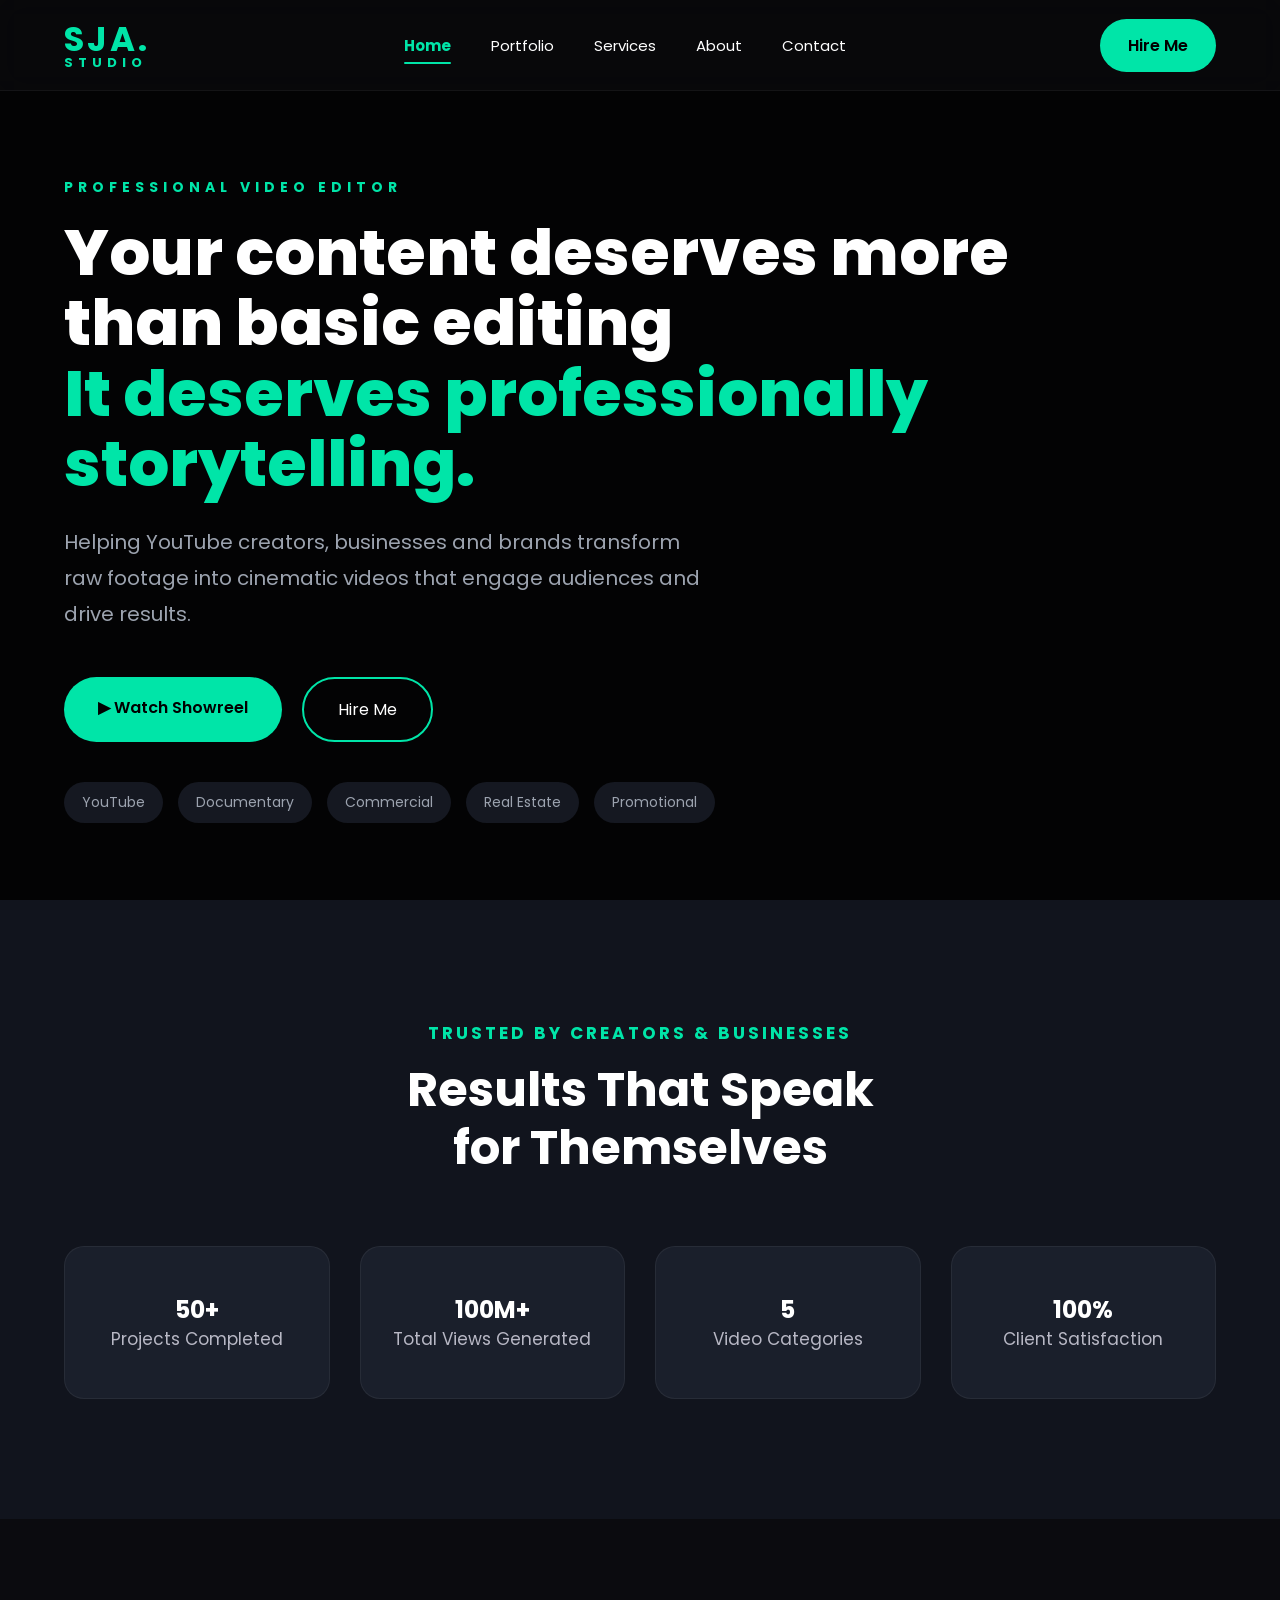
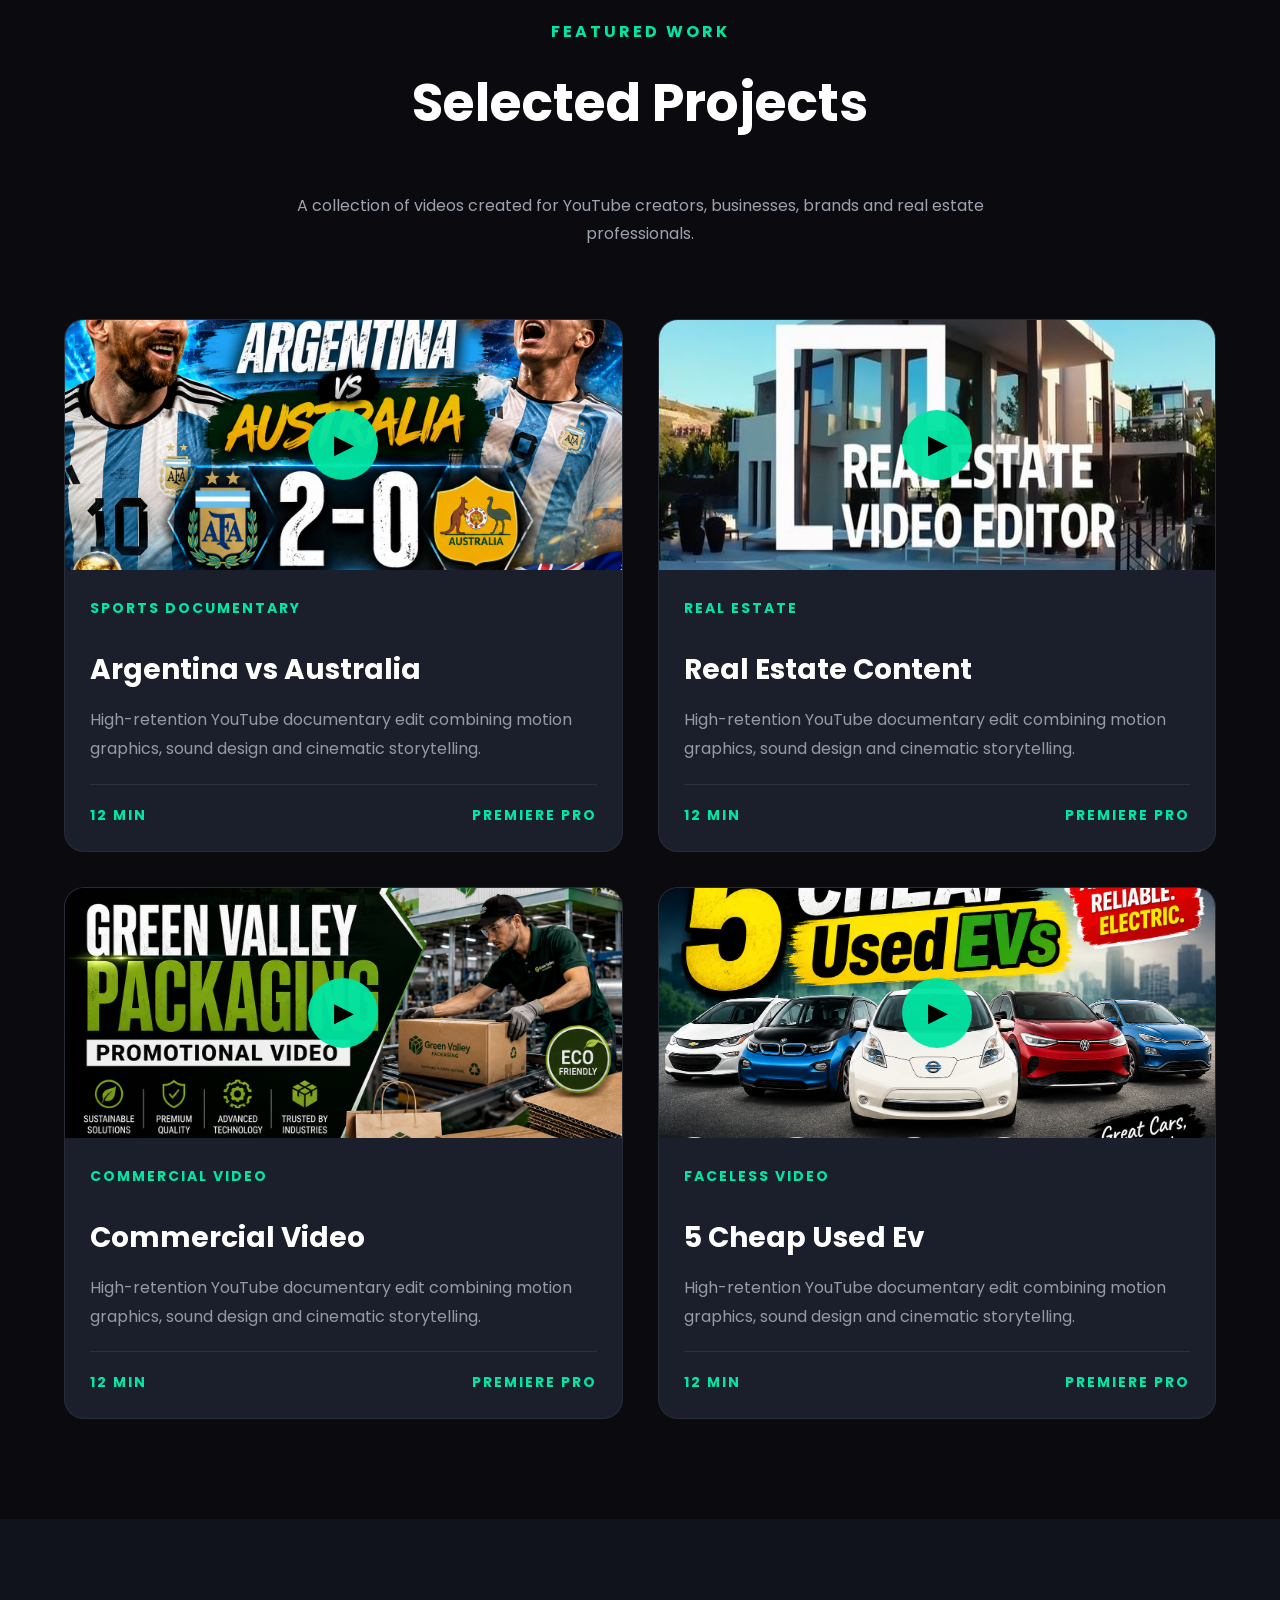
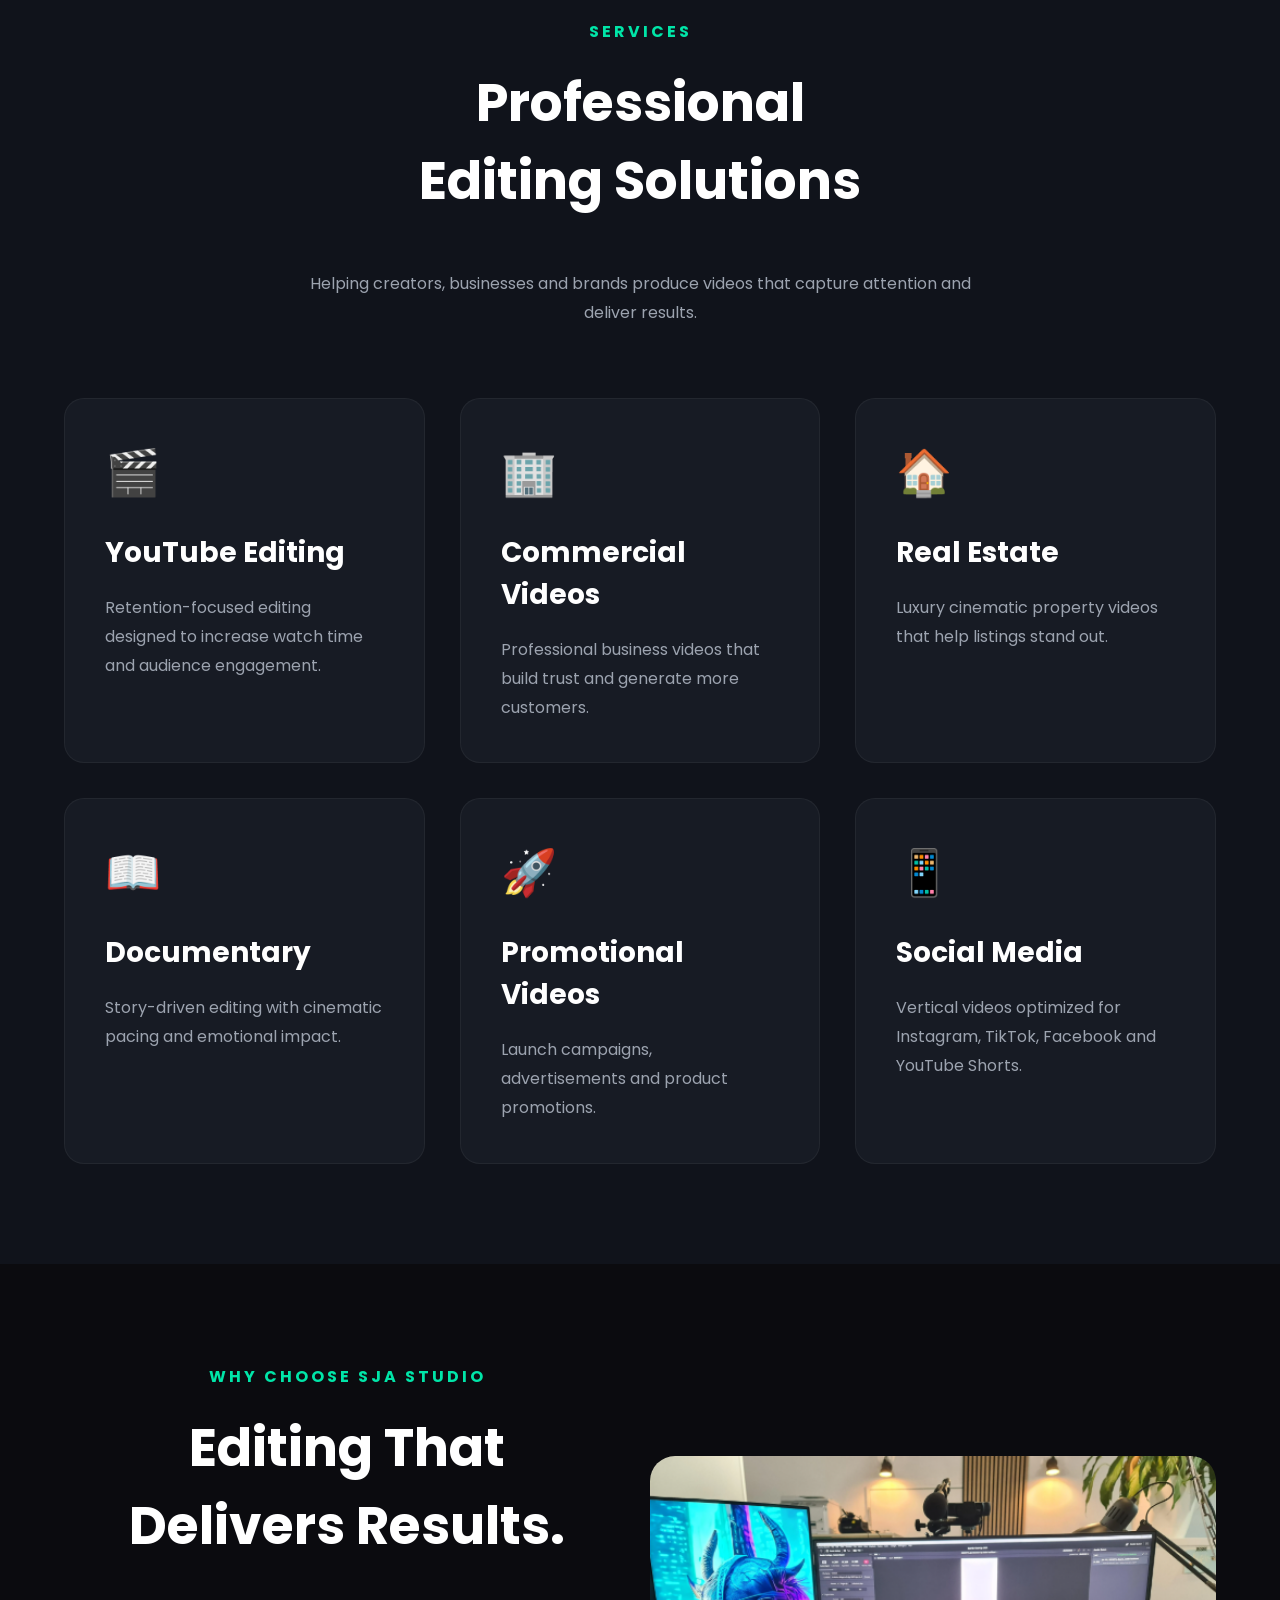
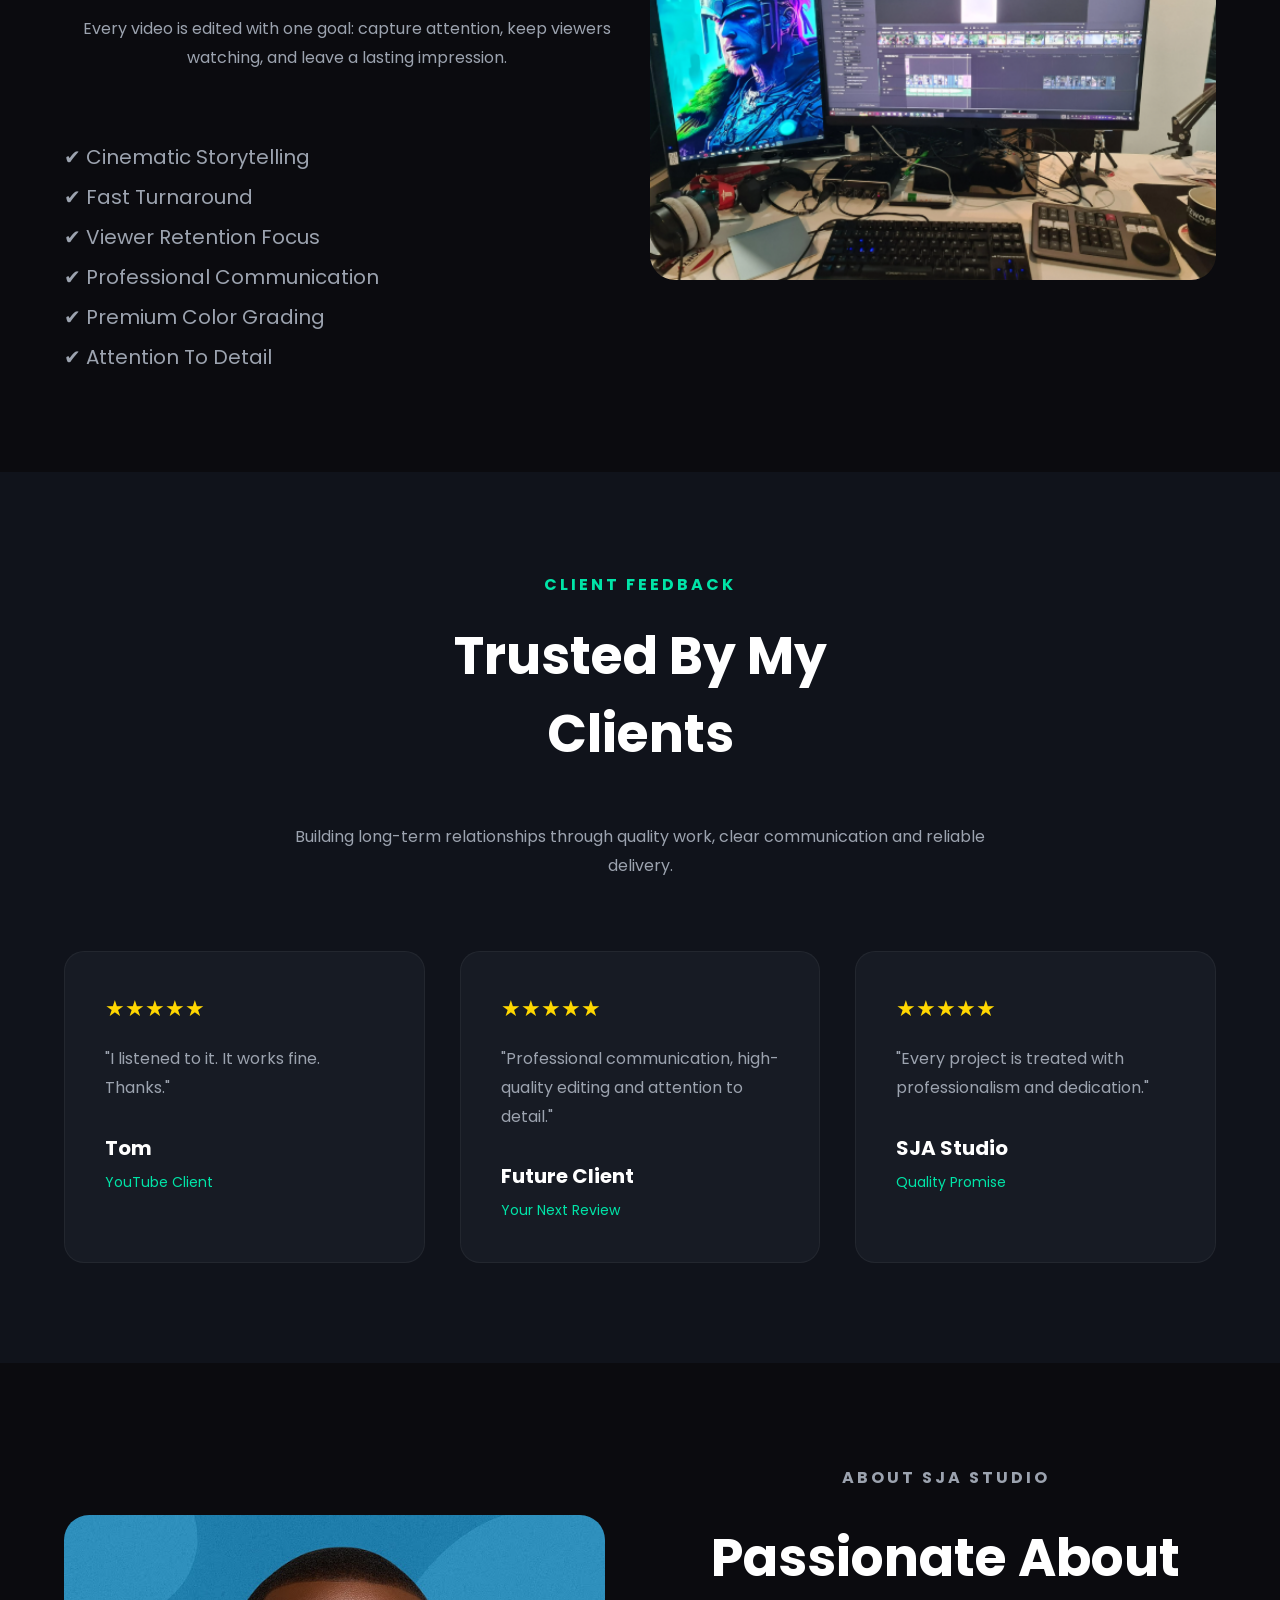
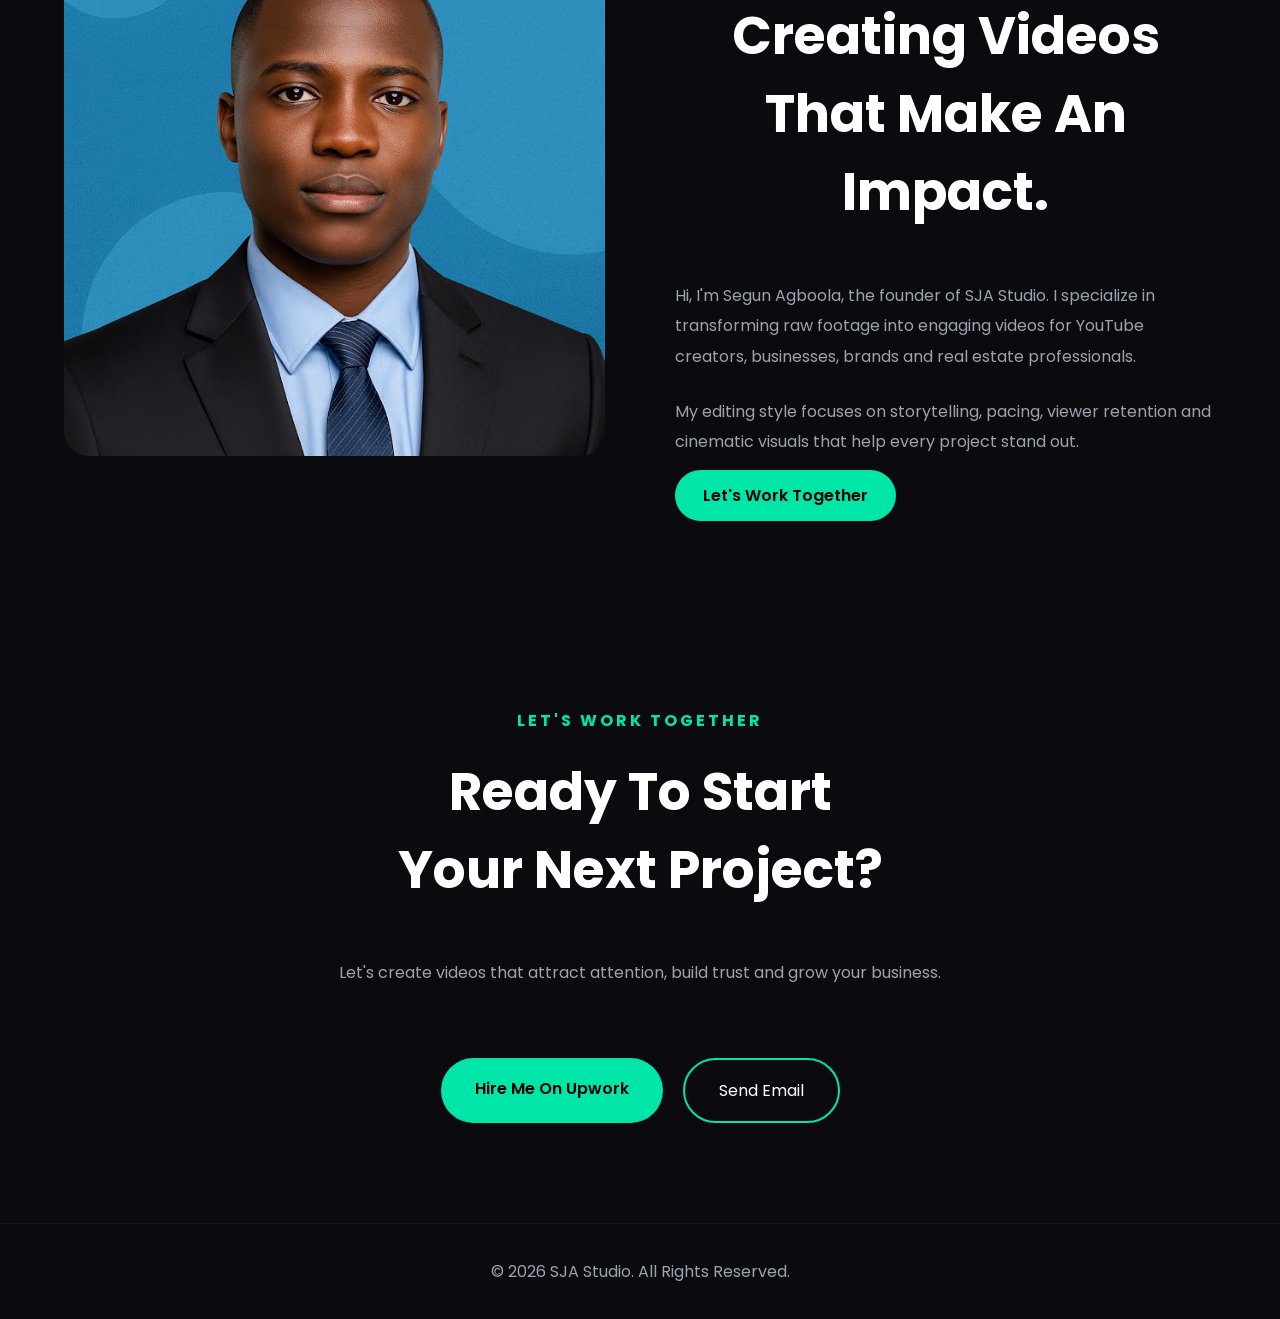
==== index.html @ 1c2002ec "Initial portfolio website upload" ====
<!DOCTYPE html>
<html lang="en">

<head>

<meta charset="UTF-8">

<meta name="viewport" content="width=device-width, initial-scale=1.0">

<title>Segun Agboola | Professional Video Editor | SJA Studio</title>

<meta name="description"
content="Professional Video Editor specializing in YouTube videos, documentaries, commercials, automation videos, promotional videos, faceless Videos, top10 Videos, cashcow Videos, sports video, and cinematic storytelling.">

<meta name="keywords"
content="Video Editor, YouTube Editor, Social Media Video, Documentary Editor, Commercial Video Editor, YouTube Video Editor, Cashcow YouTube, YouTube Automation, Promotional Videos, YouTube Channel Management, Cinematic Editing">

<meta name="author"
content="Segun Agboola">

<meta property="og:title"
content="Segun Agboola | Professional Video Editor">

<meta property="og:description"
content="Professional video editor helping creators and businesses transform raw footage into cinematic videos.">

<meta property="og:type"
content="website">

<meta property="og:image"
content="assets/images/portfolio-preview.jpg">

<!-- Twitter Card -->

<meta name="twitter:card"
content="summary_large_image">

<meta name="twitter:title"
content="Segun Agboola | Professional Video Editor">

<meta name="twitter:description"
content="Professional video editor helping creators and businesses transform raw footage into cinematic videos.">

<meta name="twitter:image"
content="assets/images/portfolio-preview.jpg">

<meta name="theme-color" content="#00E5A8">

<link rel="preconnect" href="https://fonts.googleapis.com">

<link rel="preconnect" href="https://fonts.gstatic.com" crossorigin>

<link href="https://fonts.googleapis.com/css2?family=Poppins:wght@300;400;500;600;700;800&display=swap" rel="stylesheet">

<link rel="icon"
href="assets/images/favicon.png"
type="image/png">

<link rel="stylesheet" href="css/style.css">

</head>

<body>

    <div class="progress-bar"></div>

<header>

<div class="container">

<nav class="navbar">

    <div class="menu-toggle">

<span></span>
<span></span>
<span></span>

</div>

<a href="#" class="logo">

<span>SJA.</span>

Studio

</a>

<ul class="nav-links">

<li><a href="#home">Home</a></li>

<li><a href="#portfolio">Portfolio</a></li>

<li><a href="#services">Services</a></li>

<li><a href="#about">About</a></li>

<li><a href="#contact">Contact</a></li>

</ul>

<a href="#" class="hire-btn">

Hire Me

</a>

</nav>

</div>

</header>

    <main>

<section class="hero" id="home">

    <video autoplay muted loop playsinline class="hero-video">

        <source src="assets/videos/showreel.mp4" type="video/mp4">

    </video>

    <div class="hero-overlay"></div>

    <div class="container">

        <div class="hero-content">

            <p class="hero-subtitle">

                PROFESSIONAL VIDEO EDITOR

            </p>

            <h1>

                Your content deserves more than basic editing

                <span>It deserves professionally storytelling.</span>

            </h1>

            <p class="hero-text">

                Helping YouTube creators, businesses and brands transform
                raw footage into cinematic videos that engage audiences
                and drive results.

            </p>

            <div class="hero-buttons">

                <a href="#" class="hero-btn-primary">

                    ▶ Watch Showreel

                </a>

                <a href="#" class="hero-btn-secondary">

                    Hire Me

                </a>

            </div>

            <div class="hero-tags">

                <span>YouTube</span>

                <span>Documentary</span>

                <span>Commercial</span>

                <span>Real Estate</span>

                <span>Promotional</span>

            </div>

        </div>

    </div>

</section>

<section class="stats-section">

    <div class="container">

        <div class="section-title center">

            <p>TRUSTED BY CREATORS & BUSINESSES</p>

            <h2>Results That Speak for Themselves</h2>

        </div>

        <div class="stats-grid">

            <div class="stat-box">
                <h2>50+</h2>
                <span>Projects Completed</span>
            </div>

            <div class="stat-box">
                <h2>100M+</h2>
                <span>Total Views Generated</span>
            </div>

            <div class="stat-box">
                <h2>5</h2>
                <span>Video Categories</span>
            </div>

            <div class="stat-box">
                <h2>100%</h2>
                <span>Client Satisfaction</span>
            </div>

        </div>

    </div>

</section>

<section class="portfolio reveal" id="portfolio">

<div class="container">

<p class="section-subtitle">

FEATURED WORK

</p>

<h2 class="section-title">

Selected Projects

</h2>

<p class="section-description">

A collection of videos created for YouTube creators,
businesses, brands and real estate professionals.

</p>

<div class="portfolio-grid">

<div class="portfolio-card">

    <div class="portfolio-image">

        <img src="assets/thumbnails/documentary.png" alt="Sports Documentary">

        <button
            class="play-video"
            data-video="assets/videos/documentary.mp4">

            ▶

        </button>

    </div>

    <div class="portfolio-content">

        <span class="portfolio-category">
            Sports Documentary
        </span>

        <h3>
            Argentina vs Australia
        </h3>

        <p>

            High-retention YouTube documentary edit combining motion graphics,
            sound design and cinematic storytelling.

        </p>

        <div class="portfolio-meta">

            <span>12 min</span>

            <span>Premiere Pro</span>

        </div>

    </div>

</div>

<div class="portfolio-card">

    <div class="portfolio-image">

        <img src="assets/thumbnails/real-estate.jpeg" alt="Real Estate">

        <button
            class="play-video"
            data-video="assets/videos/real-estate.mp4">

            ▶

        </button>

    </div>

    <div class="portfolio-content">

        <span class="portfolio-category">
            Real Estate
        </span>

        <h3>
            Real Estate Content
        </h3>

        <p>

            High-retention YouTube documentary edit combining motion graphics,
            sound design and cinematic storytelling.

        </p>

        <div class="portfolio-meta">

            <span>12 min</span>

            <span>Premiere Pro</span>

        </div>

    </div>

</div>

<div class="portfolio-card">

    <div class="portfolio-image">

        <img src="assets/thumbnails/commercial.png" alt="Commercial Video">

        <button
            class="play-video"
            data-video="assets/videos/green-valley.mp4">

            ▶

        </button>

    </div>

    <div class="portfolio-content">

        <span class="portfolio-category">
            Commercial Video
        </span>

        <h3>
            Commercial Video
        </h3>

        <p>

            High-retention YouTube documentary edit combining motion graphics,
            sound design and cinematic storytelling.

        </p>

        <div class="portfolio-meta">

            <span>12 min</span>

            <span>Premiere Pro</span>

        </div>

    </div>

</div>

<div class="portfolio-card">

    <div class="portfolio-image">

        <img src="assets/thumbnails/ev.png" alt="Faceless Video">

        <button
            class="play-video"
            data-video="assets/videos/used-ev.mp4">

            ▶

        </button>

    </div>

    <div class="portfolio-content">

        <span class="portfolio-category">
            Faceless Video
        </span>

        <h3>
            5 Cheap Used Ev
        </h3>

        <p>

            High-retention YouTube documentary edit combining motion graphics,
            sound design and cinematic storytelling.

        </p>

        <div class="portfolio-meta">

            <span>12 min</span>

            <span>Premiere Pro</span>

        </div>

    </div>

</div>

</div>

</div>

</section>

</div>

</div>

</section>

<section class="services reveal" id="services">

<div class="container">

<p class="section-subtitle">

SERVICES

</p>

<h2 class="section-title">

Professional Editing Solutions

</h2>

<p class="section-description">

Helping creators, businesses and brands
produce videos that capture attention and
deliver results.

</p>

<div class="services-grid">

<div class="service-card">

<div class="service-icon">🎬</div>

<h3>YouTube Editing</h3>

<p>

Retention-focused editing designed to
increase watch time and audience engagement.

</p>

</div>

<div class="service-card">

<div class="service-icon">🏢</div>

<h3>Commercial Videos</h3>

<p>

Professional business videos that
build trust and generate more customers.

</p>

</div>

<div class="service-card">

<div class="service-icon">🏠</div>

<h3>Real Estate</h3>

<p>

Luxury cinematic property videos that
help listings stand out.

</p>

</div>

<div class="service-card">

<div class="service-icon">📖</div>

<h3>Documentary</h3>

<p>

Story-driven editing with cinematic pacing
and emotional impact.

</p>

</div>

<div class="service-card">

<div class="service-icon">🚀</div>

<h3>Promotional Videos</h3>

<p>

Launch campaigns, advertisements and
product promotions.

</p>

</div>

<div class="service-card">

<div class="service-icon">📱</div>

<h3>Social Media</h3>

<p>

Vertical videos optimized for Instagram,
TikTok, Facebook and YouTube Shorts.

</p>

</div>

</div>

</div>

</section>

</div>

</div>

</section>

<section class="why reveal">

<div class="container why-grid">

<div class="why-text">

<p class="section-subtitle">

WHY CHOOSE SJA STUDIO

</p>

<h2 class="section-title">

Editing That Delivers Results.

</h2>

<p class="section-description">

Every video is edited with one goal:
capture attention, keep viewers watching,
and leave a lasting impression.

</p>

<ul class="why-list">

<li>✔ Cinematic Storytelling</li>

<li>✔ Fast Turnaround</li>

<li>✔ Viewer Retention Focus</li>

<li>✔ Professional Communication</li>

<li>✔ Premium Color Grading</li>

<li>✔ Attention To Detail</li>

</ul>

</div>

<div class="why-image">

<img src="assets/images/work.png" alt="Video Editor">

</div>

</div>

</section>

<section class="testimonials reveal">

    <div class="container">

        <p class="section-subtitle">

            CLIENT FEEDBACK

        </p>

        <h2 class="section-title">

            Trusted By My Clients

        </h2>

        <p class="section-description">

            Building long-term relationships through quality work,
            clear communication and reliable delivery.

        </p>

        <div class="testimonial-grid">

            <div class="testimonial-card">

                <div class="stars">

                    ★★★★★

                </div>

                <p>

                    "I listened to it. It works fine.
                    Thanks."

                </p>

                <h4>

                    Tom

                </h4>

                <span>

                    YouTube Client

                </span>

            </div>

            <div class="testimonial-card">

                <div class="stars">

                    ★★★★★

                </div>

                <p>

                    "Professional communication,
                    high-quality editing and
                    attention to detail."

                </p>

                <h4>

                    Future Client

                </h4>

                <span>

                    Your Next Review

                </span>

            </div>

            <div class="testimonial-card">

                <div class="stars">

                    ★★★★★

                </div>

                <p>

                    "Every project is treated
                    with professionalism and
                    dedication."

                </p>

                <h4>

                    SJA Studio

                </h4>

                <span>

                    Quality Promise

                </span>

            </div>

        </div>

    </div>

</section>

<section class="about reveal" id="about">
    <div class="container about-grid">

        <div class="about-image">

            <img src="assets/images/editor.jpg" alt="SJA Studio">

        </div>

        <div class="about-content">

            <p class="section-subtitle">

                ABOUT SJA STUDIO

            </p>

            <h2 class="section-title">

                Passionate About Creating Videos That Make An Impact.

            </h2>

            <p>

                Hi, I'm Segun Agboola, the founder of SJA Studio.

                I specialize in transforming raw footage into
                engaging videos for YouTube creators,
                businesses, brands and real estate professionals.

            </p>

            <p>

                My editing style focuses on storytelling,
                pacing, viewer retention and cinematic visuals
                that help every project stand out.

            </p>

            <a href="#" class="hire-btn">

                Let's Work Together

            </a>

        </div>

    </div>

</section>

<section class="contact reveal" id="contact">

<div class="container">

<p class="section-subtitle">

LET'S WORK TOGETHER

</p>

<h2 class="section-title">

Ready To Start Your Next Project?

</h2>

<p class="section-description">

Let's create videos that attract attention,
build trust and grow your business.

</p>

<div class="contact-buttons">

<a href="#" class="hero-btn-primary">

Hire Me On Upwork

</a>

<a href="#" class="hero-btn-secondary">

Send Email

</a>

</div>

</div>

</section>

</main>

<script src="js/script.js"></script>

<footer>

<div class="container footer">

<p>

© 2026 SJA Studio.
All Rights Reserved.

</p>

</div>

</footer>

<!-- ==========================
VIDEO MODAL
========================== -->

<div class="video-modal">

    <div class="video-container">

        <span class="close-video">&times;</span>

        <video id="portfolioVideo" controls>

            <source src="" type="video/mp4">

        </video>

        <div class="video-details">

            <h3 id="videoTitle"></h3>

            <p id="videoDescription"></p>

        </div>

    </div>

</div>

<script src="js/script.js"></script>

</body>

</html>
---- css/style.css ----
/* ===========================
   GOOGLE FONT
=========================== */

@import url('https://fonts.googleapis.com/css2?family=Poppins:wght@300;400;500;600;700;800&display=swap');

/* ===========================
   VARIABLES
=========================== */

:root{

--primary:#00E5A8;

--background:#0B0B0F;

--white:#ffffff;

--gray:#9ca3af;

}

html{

scroll-behavior:smooth;

}

/* ===========================
   RESET
=========================== */

*{

margin:0;

padding:0;

box-sizing:border-box;

}

html{

scroll-behavior:smooth;

}

body{

font-family:'Poppins',sans-serif;

background:var(--background);

color:var(--white);

}

a{

text-decoration:none;

color:inherit;

}

ul{

list-style:none;

}

.container{

width:min(1200px,90%);

margin:auto;

}

/* ===========================
   NAVIGATION
=========================== */

header{

position:fixed;

top:0;

left:0;

width:100%;

z-index:999;

backdrop-filter:blur(15px);

background:rgba(11,11,15,.65);

border-bottom:1px solid rgba(255,255,255,.05);

}

.navbar{

height:90px;

display:flex;

justify-content:space-between;

align-items:center;

}

.logo{

display:flex;

flex-direction:column;

line-height:1;

font-weight:700;

}

.logo span{

font-size:34px;

letter-spacing:3px;

}

.logo{

font-size:13px;

letter-spacing:5px;

color:var(--primary);

text-transform:uppercase;

}

.nav-links{

display:flex;

gap:40px;

}

.nav-links a{

font-size:15px;

transition:.3s;

}

/*=========================
ACTIVE NAVIGATION
=========================*/

.nav-links a.active{

    color:var(--primary);

    font-weight:700;

    position:relative;

}

.nav-links a.active::after{

    content:"";

    position:absolute;

    left:0;
    bottom:-8px;

    width:100%;
    height:2px;

    background:var(--primary);

    border-radius:20px;

}

.nav-links a:hover{

color:var(--primary);

}

.hire-btn{

padding:14px 28px;

background:var(--primary);

color:#000;

border-radius:50px;

font-weight:600;

transition:.3s;

}

.hire-btn:hover{

transform:translateY(-3px);

box-shadow:0 10px 25px rgba(0,229,168,.25);

}

/*====================================
HERO
====================================*/

.hero{

position:relative;

min-height:100vh;

display:flex;

align-items:center;

overflow:hidden;

padding-top:100px;

}

.hero-video{

position:absolute;

top:0;

left:0;

width:100%;

height:100%;

object-fit:cover;

z-index:-3;

}

.hero-overlay{

position:absolute;

inset:0;

background:rgba(0,0,0,.72);

z-index:-2;

}

.hero-content{

max-width:1000px;

}

.hero-subtitle{

color:var(--primary);

font-weight:700;

letter-spacing:5px;

margin-bottom:20px;

font-size:14px;

}

.hero h1{

font-size:64px;

font-weight:800;

line-height:1.1;

margin-bottom:25px;

}

.hero h1 span{

color:var(--primary);

display:block;

}

.hero-text{

font-size:20px;

color:var(--gray);

line-height:1.8;

max-width:650px;

margin-bottom:45px;

}

.hero-buttons{

display:flex;

gap:20px;

margin-bottom:40px;

}

.hero-btn-primary{

background:var(--primary);

padding:18px 34px;

border-radius:50px;

font-weight:600;

color:#000;

transition:.35s;

}

.hero-btn-primary,
.hero-btn-secondary,
.hire-btn{
    transition:.3s ease;
}

.hero-btn-primary:hover,
.hero-btn-secondary:hover,
.hire-btn:hover{
    transform:translateY(-3px);
}

.hero-btn-primary:hover{

transform:translateY(-5px);

}

.hero-btn-secondary{

padding:18px 34px;

border:2px solid var(--primary);

border-radius:50px;

transition:.35s;

}

.hero-btn-secondary:hover{

background:var(--primary);

color:#000;

}

/*=========================
PREMIUM BUTTON ANIMATIONS
=========================*/

.hero-btn-primary,
.hero-btn-secondary,
.hire-btn{

transition:
transform .35s ease,
box-shadow .35s ease,
background .35s ease,
color .35s ease;

}

.hero-btn-primary:hover,
.hero-btn-secondary:hover,
.hire-btn:hover{

transform:translateY(-4px);

box-shadow:0 15px 35px rgba(0,229,168,.25);

}

.hero-tags{

display:flex;

gap:15px;

flex-wrap:wrap;

}

.hero-tags span{

padding:10px 18px;

background:#151821;

border-radius:50px;

font-size:14px;

color:var(--gray);

}

/*=========================
STATS
=========================*/

.stats{

padding:100px 0;

background:#10131B;

}

.stats-title{

text-align:center;

font-size:18px;

letter-spacing:2px;

text-transform:uppercase;

color:var(--primary);

margin-bottom:60px;

font-weight:700;

}

.stats-grid{

display:grid;

grid-template-columns:repeat(4,1fr);

gap:30px;

}

.stat-card{

background:#171B24;

padding:45px;

border-radius:18px;

text-align:center;

transition:.35s;

border:1px solid rgba(255,255,255,.05);

}

.stat-card:hover{

transform:translateY(-12px) scale(1.03);

box-shadow:0 25px 60px rgba(0,229,168,.15);

}

.stat-card h2{

font-size:56px;

color:var(--primary);

font-weight:800;

}

.stat-card p{

color:var(--gray);

font-size:18px;

}

/*=========================
PORTFOLIO
=========================*/

.portfolio{

padding:100px 0;

}

.section-subtitle{

color:var(--primary);

text-align:center;

font-weight:700;

letter-spacing:3px;

margin-bottom:20px;

}

.section-title{

font-size:52px;

text-align:center;

margin-bottom:20px;

}

.section-description{

max-width:700px;

margin:auto;

text-align:center;

color:var(--gray);

line-height:1.8;

margin-bottom:70px;

}

.portfolio-grid{

display:grid;

grid-template-columns:repeat(2,1fr);

gap:35px;

}

.portfolio-card{

background:#171B24;

border-radius:20px;

overflow:hidden;

transition:.35s;

}

.portfolio-card:hover{

transform:translateY(-12px) scale(1.03);

box-shadow:0 30px 70px rgba(0,229,168,.18);

}

.portfolio-card img{
    width:100%;
    display:block;
    transition:transform .6s ease;
}

.portfolio-card:hover img{
    transform:scale(1.08);
}

.portfolio-info{

padding:30px;

}

.portfolio-info span{

display:inline-block;

background:rgba(0,229,168,.15);

padding:8px 16px;

border-radius:30px;

color:var(--primary);

margin-bottom:20px;

font-size:14px;

}

.portfolio-info h3{

font-size:28px;

margin-bottom:20px;

}

.portfolio-info a{

color:var(--primary);

font-weight:600;

}

/*=========================
VIDEO POPUP
=========================*/

.video-modal{

position:fixed;

top:0;

left:0;

width:100%;

height:100%;

background:rgba(0,0,0,.92);

display:flex;

justify-content:center;

align-items:center;

opacity:0;

visibility:hidden;

transition:.35s;

z-index:9999;

padding:30px;

}

.video-modal.active{

opacity:1;

visibility:visible;

}

.video-container{

position:relative;

width:100%;

max-width:1000px;

background:#151922;

border-radius:20px;

overflow:hidden;

box-shadow:0 25px 80px rgba(0,0,0,.5);

}

.video-container video{

width:100%;

display:block;

background:#000;

}

.video-details{

padding:30px;

}

.video-details h3{

font-size:32px;

margin-bottom:15px;

}

.video-details p{

color:#B8B8C5;

line-height:1.8;

}

.close-video{

position:absolute;

top:20px;

right:25px;

font-size:40px;

font-weight:bold;

color:#fff;

cursor:pointer;

z-index:2;

transition:.3s;

}

.close-video:hover{

color:var(--primary);

transform:rotate(90deg);

}

/*=========================
PREMIUM PORTFOLIO CARD
=========================*/

.portfolio-card{

    background:#1A1F2B;

    border-radius:20px;

    overflow:hidden;

    border:1px solid rgba(255,255,255,.06);

    transition:.35s ease;

}

.portfolio-card:hover{

    transform:translateY(-12px);

    border-color:var(--primary);

    box-shadow:0 20px 50px rgba(0,229,163,.15);

}

.portfolio-image{

    position:relative;

    overflow:hidden;

}

.portfolio-image img{

    width:100%;

    height:250px;

    object-fit:cover;

    display:block;

    transition:.4s;

}

.portfolio-card:hover .portfolio-image img{

    transform:scale(1.08);

}

.play-video{

    position:absolute;

    top:50%;

    left:50%;

    transform:translate(-50%,-50%);

    width:70px;

    height:70px;

    border:none;

    border-radius:50%;

    background:rgba(0,229,163,.95);

    color:#000;

    font-size:24px;

    font-weight:bold;

    cursor:pointer;

    transition:.35s ease;

}

.play-video:hover{

    transform:translate(-50%,-50%) scale(1.1);

}

.portfolio-content{

    padding:30px;

}

.portfolio-category{

    display:inline-block;

    color:var(--primary);

    font-size:13px;

    font-weight:700;

    letter-spacing:2px;

    text-transform:uppercase;

    margin-bottom:15px;

}

.portfolio-content h3{

    font-size:30px;

    margin-bottom:15px;

}

.portfolio-content p{

    color:#B8B8C5;

    line-height:1.8;

    margin-bottom:25px;

}

.portfolio-meta{

    display:flex;

    justify-content:space-between;

    color:#888;

    font-size:14px;

    border-top:1px solid rgba(255,255,255,.08);

    padding-top:20px;

}

/*=========================
SERVICES
=========================*/

.services{

padding:100px 0;

background:#10131B;

}

.services-grid{

display:grid;

grid-template-columns:repeat(3,1fr);

gap:35px;

}

.service-card{

background:#171B24;

padding:40px;

border-radius:20px;

transition:.35s;

border:1px solid rgba(255,255,255,.05);

}

.service-card:hover{

transform:translateY(-12px) scale(1.03);

box-shadow:0 25px 60px rgba(0,229,168,.15);

}

.service-icon{

font-size:45px;

margin-bottom:25px;

}

.service-card h3{

font-size:28px;

margin-bottom:20px;

}

.service-card p{

color:var(--gray);

line-height:1.8;

}

/*=========================
WHY CHOOSE ME
=========================*/

.why{

padding:100px 0;

}

.why-grid{

display:grid;

grid-template-columns:1fr 1fr;

align-items:center;

gap:20px;

}

.why-list{

margin-top:30px;

display:grid;

gap:10px;

}

.why-list li{

font-size:20px;

color:var(--gray);

list-style:none;

}

.why-image img{

width:100%;

border-radius:25px;

display:block;

}

/*=========================
TESTIMONIALS
=========================*/

.testimonials{

padding:100px 0;

background:#10131B;

}

.testimonial-grid{

display:grid;

grid-template-columns:repeat(3,1fr);

gap:35px;

}

.testimonial-card{

background:#171B24;

padding:40px;

border-radius:20px;

transition:.35s;

border:1px solid rgba(255,255,255,.05);

}

.testimonial-card:hover{

transform:translateY(-12px) scale(1.03);

box-shadow:0 25px 60px rgba(0,229,168,.15);

}

.stars{

font-size:22px;

color:#FFD700;

margin-bottom:20px;

}

.testimonial-card p{

line-height:1.8;

color:var(--gray);

margin-bottom:30px;

}

.testimonial-card h4{

font-size:20px;

margin-bottom:6px;

}

.testimonial-card span{

color:var(--primary);

font-size:14px;

}

/*=========================
ABOUT
=========================*/

.about{

padding:100px 0;

}

.about-grid{

display:grid;

grid-template-columns:1fr 1fr;

gap:70px;

align-items:center;

}

.about-image img{

width:100%;

border-radius:25px;

}

.about-content p{

color:var(--gray);

line-height:1.9;

margin-bottom:25px;

}

/*=========================
CONTACT
=========================*/

.contact{

padding:100px 0;

text-align:center;

}

.contact-buttons{

display:flex;

justify-content:center;

gap:20px;

margin-top:50px;

}

/*=========================
FOOTER
=========================*/

footer{

padding:35px 0;

border-top:1px solid rgba(255,255,255,.05);

}

.footer{

text-align:center;

color:var(--gray);

}

/*=========================
SCROLL BAR
=========================*/

.progress-bar{

position:fixed;

top:0;

left:0;

height:4px;

width:0%;

background:var(--primary);

z-index:99999;

transition:.1s;

}

/*=========================
REVEAL
=========================*/

.reveal{

opacity:0;

transform:translateY(70px);

transition:1s;

}

.reveal.active{

opacity:1;

transform:translateY(0);

}

/*=========================
VIDEO MODAL
=========================*/

.video-modal{

position:fixed;

inset:0;

background:rgba(0,0,0,.92);

display:flex;

justify-content:center;

align-items:center;

opacity:0;

visibility:hidden;

transition:.4s;

z-index:999999;

}

.video-modal.active{

opacity:1;

visibility:visible;

}

.video-container{

width:min(1000px,90%);

position:relative;

}

.video-container video{

width:100%;

border-radius:18px;

display:block;

}

.close-video{

position:absolute;

right:-10px;

top:-55px;

font-size:50px;

cursor:pointer;

color:white;

}

.portfolio-content{

padding:25px;

}

.portfolio-content span{

color:var(--primary);

font-weight:700;

letter-spacing:2px;

font-size:14px;

text-transform:uppercase;

}

.portfolio-content h3{

margin:15px 0;

font-size:28px;

}

.portfolio-content p{

opacity:.8;

line-height:1.8;

margin-bottom:20px;

}

.portfolio-content ul{

list-style:none;

display:grid;

gap:10px;

margin-bottom:25px;

}

.portfolio-content li{

opacity:.9;

}

/*=========================
STATISTICS SECTION
=========================*/

.stats-section{
    padding:120px 0;
    background:#11141D;
}

.section-title.center{
    text-align:center;
    margin-bottom:70px;
}

.section-title.center p{
    color:var(--primary);
    font-weight:700;
    letter-spacing:3px;
    margin-bottom:15px;
    text-transform:uppercase;
}

.section-title.center h2{
    font-size:48px;
    line-height:1.2;
}

.stats-grid{
    display:grid;
    grid-template-columns:repeat(4,1fr);
    gap:30px;
}

.stat-box{
    background:#1A1F2B;
    border:1px solid rgba(255,255,255,.06);
    border-radius:20px;
    padding:45px 20px;
    text-align:center;
    transition:.35s;
}

.stat-box:hover{
    transform:translateY(-10px);
    border-color:var(--primary);
    box-shadow:0 15px 35px rgba(0,229,163,.15);
}

.stat-box h3{
    font-size:60px;
    color:var(--primary);
    margin-bottom:15px;
    font-weight:800;
}

.stat-box span{
    color:#B8B8C5;
    font-size:17px;
    line-height:1.5;
}

/*=========================
MOBILE NAVIGATION BUTTON
=========================*/

.menu-toggle{
    display:none;
    flex-direction:column;
    gap:6px;
    cursor:pointer;
}

.menu-toggle span{
    width:28px;
    height:3px;
    background:#fff;
    border-radius:20px;
    transition:.3s;
}

/*=========================
RESPONSIVE DESIGN
=========================*/

/* =====================
   TABLETS (1024px)
===================== */

@media (max-width:1024px){

.hero{
    padding:120px 40px;
}

.portfolio-grid,
.services-grid,
.process-grid,
.testimonial-grid{
    grid-template-columns:repeat(2,1fr);
}

.why-grid,
.about-grid{
    grid-template-columns:1fr;
    gap:60px;
}

.why-image,
.about-image{
    order:-1;
}

}

/* =====================
   MOBILE & SMALL TABLETS (768px)
===================== */

@media (max-width:768px){

/* MOBILE NAVIGATION */

.menu-toggle{
    display:flex;
    flex-direction:column;
    gap:6px;
    cursor:pointer;
    z-index:1002;
}

.menu-toggle span{
    width:28px;
    height:3px;
    background:#fff;
    border-radius:20px;
    transition:.3s;
}

.nav-links{
    position:fixed;
    top:90px;
    left:-100%;
    width:100%;
    height:calc(100vh - 90px);

    background:#0B0B0F;

    display:flex;
    flex-direction:column;
    justify-content:flex-start;
    align-items:center;

    gap:35px;
    padding-top:60px;

    transition:.35s ease;

    z-index:999;
}

.nav-links.active{
    left:0;
}

.nav-links a{
    font-size:22px;
}

.hire-btn{
    padding:12px 22px;
}

.logo{
    font-size:18px;
}

   .hero{
    min-height:100vh;
    padding:110px 20px 70px;
    display:flex;
    align-items:center;
    justify-content:center;
    text-align:center;
}

.hero-content{
    width:100%;
    max-width:520px;
    margin:auto;
}

.hero-subtitle{
    font-size:12px;
    letter-spacing:5px;
    margin-bottom:18px;
}

.hero h1{
    font-size:48px;
    line-height:1.05;
    margin-bottom:22px;
}

.hero h1 span{
    display:block;
    margin-top:10px;
}

.hero-text{
    max-width:420px;
    margin:0 auto 30px;
    font-size:17px;
    line-height:1.8;
}

.hero-buttons{
    display:flex;
    flex-direction:column;
    gap:16px;
    align-items:center;
}

.hero-buttons a{
    width:100%;
    max-width:280px;
    justify-content:center;
}

.hero-tags{
    justify-content:center;
    gap:10px;
    margin-top:30px;
}

.hero-tags span{
    font-size:13px;
    padding:8px 16px;
}

.portfolio-grid,
.services-grid,
.process-grid,
.testimonial-grid{
    grid-template-columns:1fr;
    gap:25px;
}

/* Stats */

.stats{
    padding:70px 0;
}

.stats-title{
    font-size:16px;
    margin-bottom:35px;
}

.stats-grid{
    grid-template-columns:repeat(2,1fr);
    gap:15px;
}

.stat-card{
    padding:20px 12px;
}

.stat-card h2{
    font-size:38px;
}

.stat-card p{
    font-size:14px;
    line-height:1.4;
}

.portfolio-card,
.service-card,
.process-card,
.testimonial-card{
    width:100%;
}

}

.section-title{
    max-width:500px;
    margin:0 auto 50px;
    text-align:center;
}

.section-title h2{
    font-size:38px;
    line-height:1.2;
}

.section-title p{
    font-size:17px;
}

/* =====================
   SMALL PHONES (480px)
===================== */

@media (max-width:480px){

.hero{
    padding:100px 18px 60px;
}

.hero h1{
    font-size:40px;
}

.hero-text{
    font-size:16px;
}

.hero-buttons a{
    max-width:250px;
}

.stats{
    padding:60px 0;
}

.stats-grid{
    grid-template-columns:repeat(2,1fr);
    gap:12px;
}

.stat-card{
    padding:18px 10px;
}

.stat-card h2{
    font-size:32px;
}

.stat-card p{
    font-size:12px;
}

}

/*=========================
OVERFLOW FIX
=========================*/

html,
body{
    width:100%;
    overflow-x:hidden;
}

img,
video{
    max-width:100%;
    display:block;
}
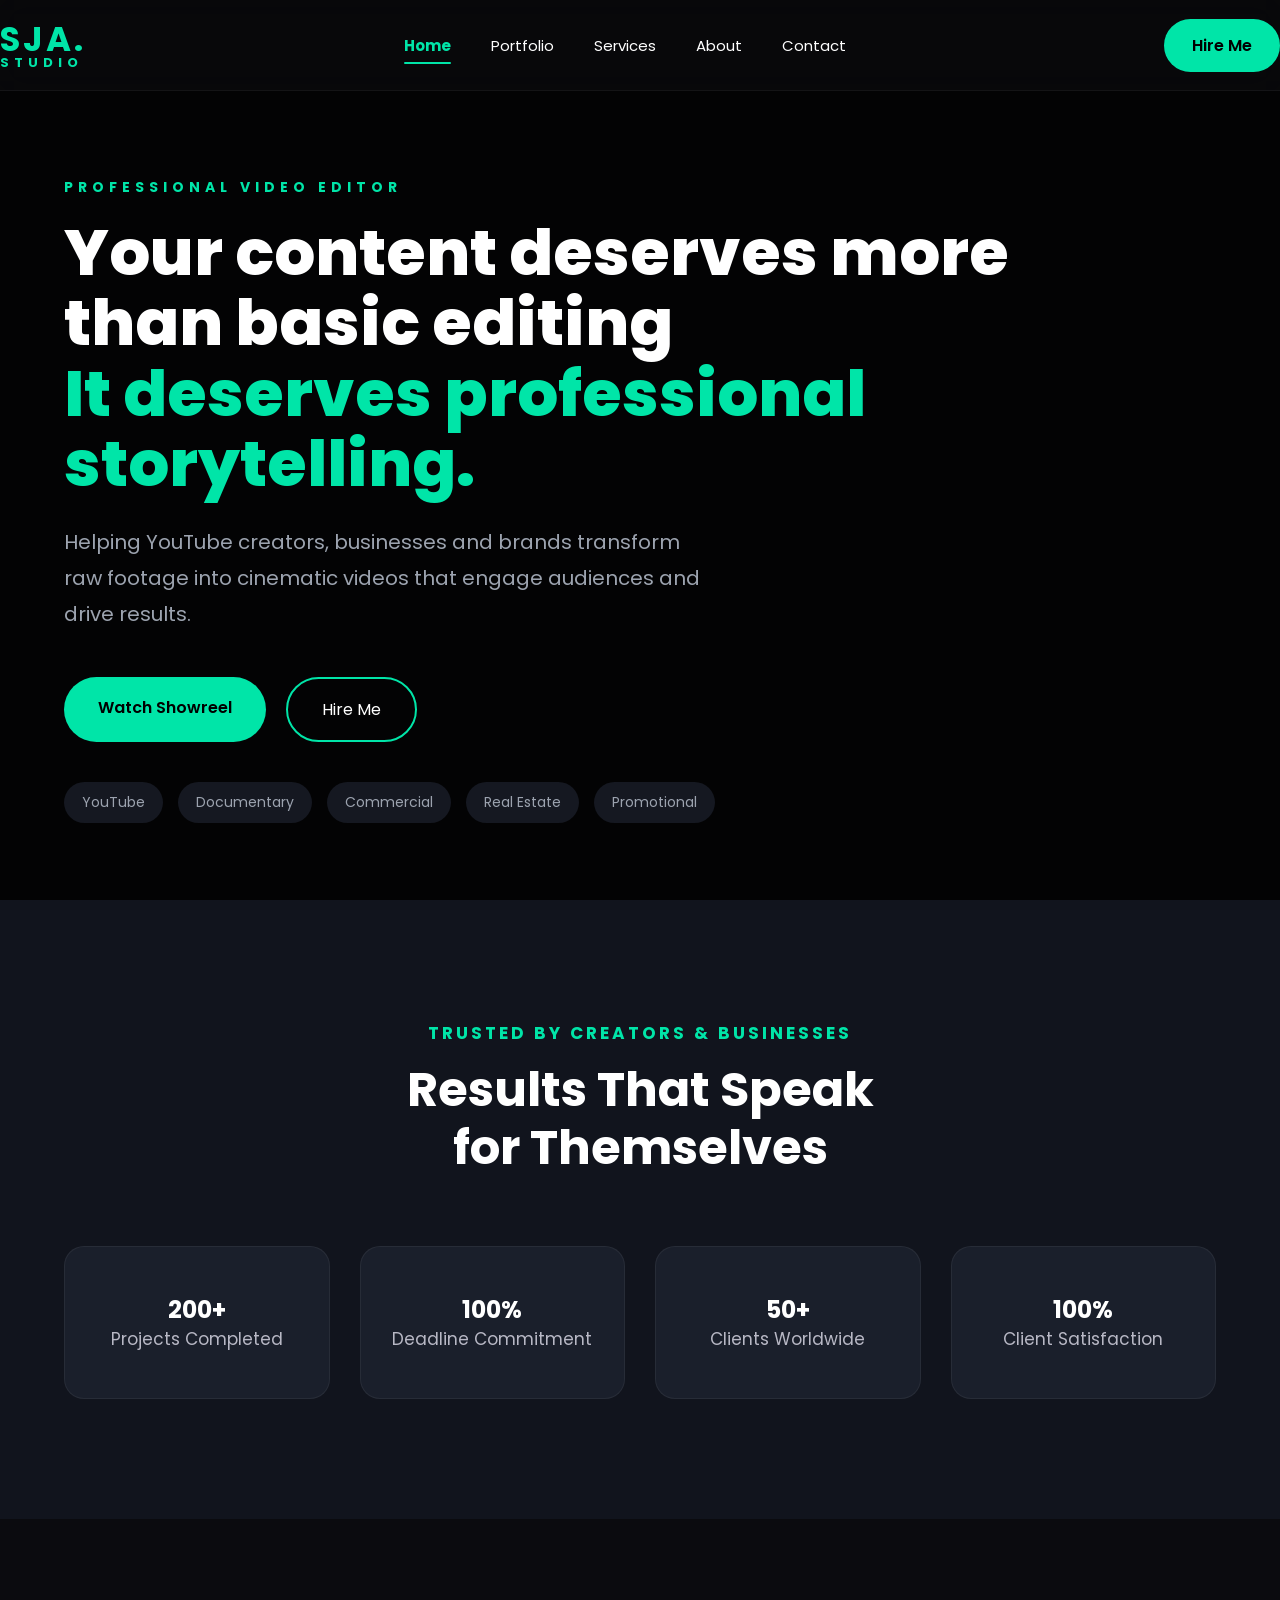
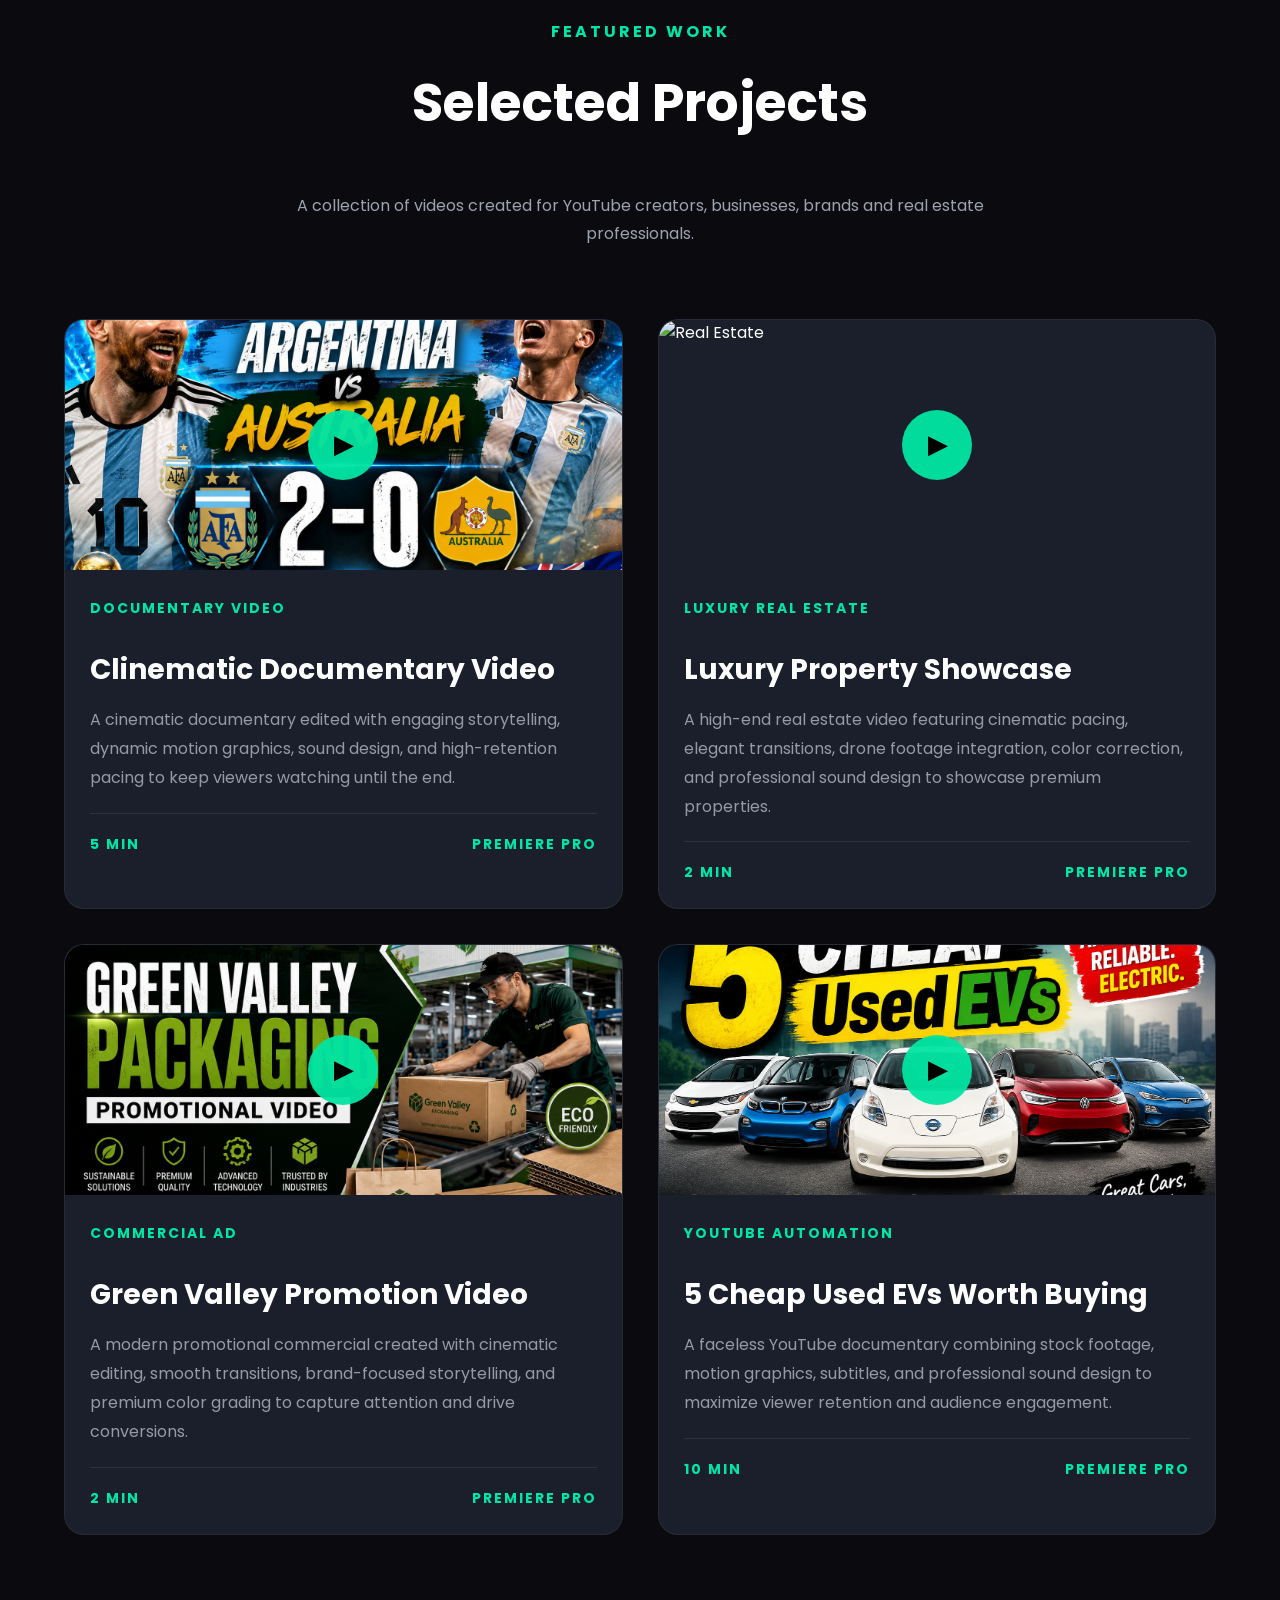
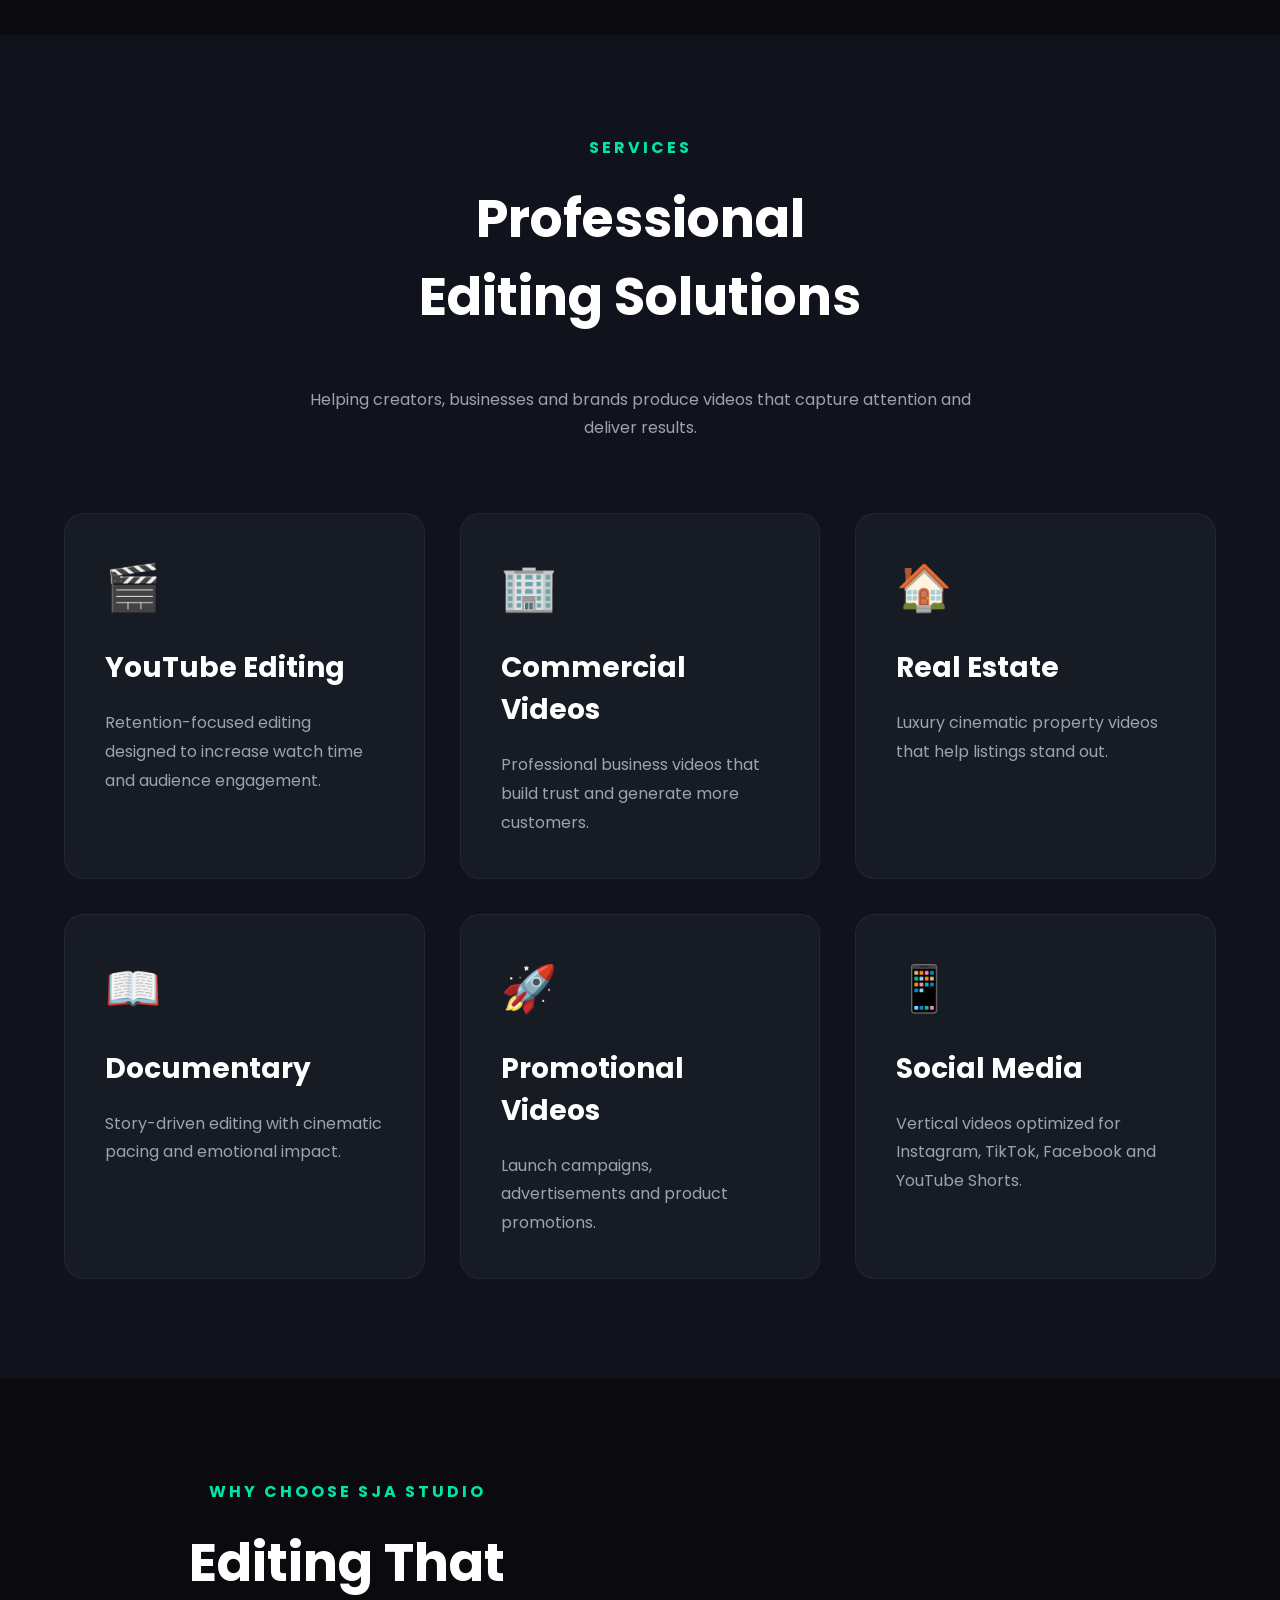
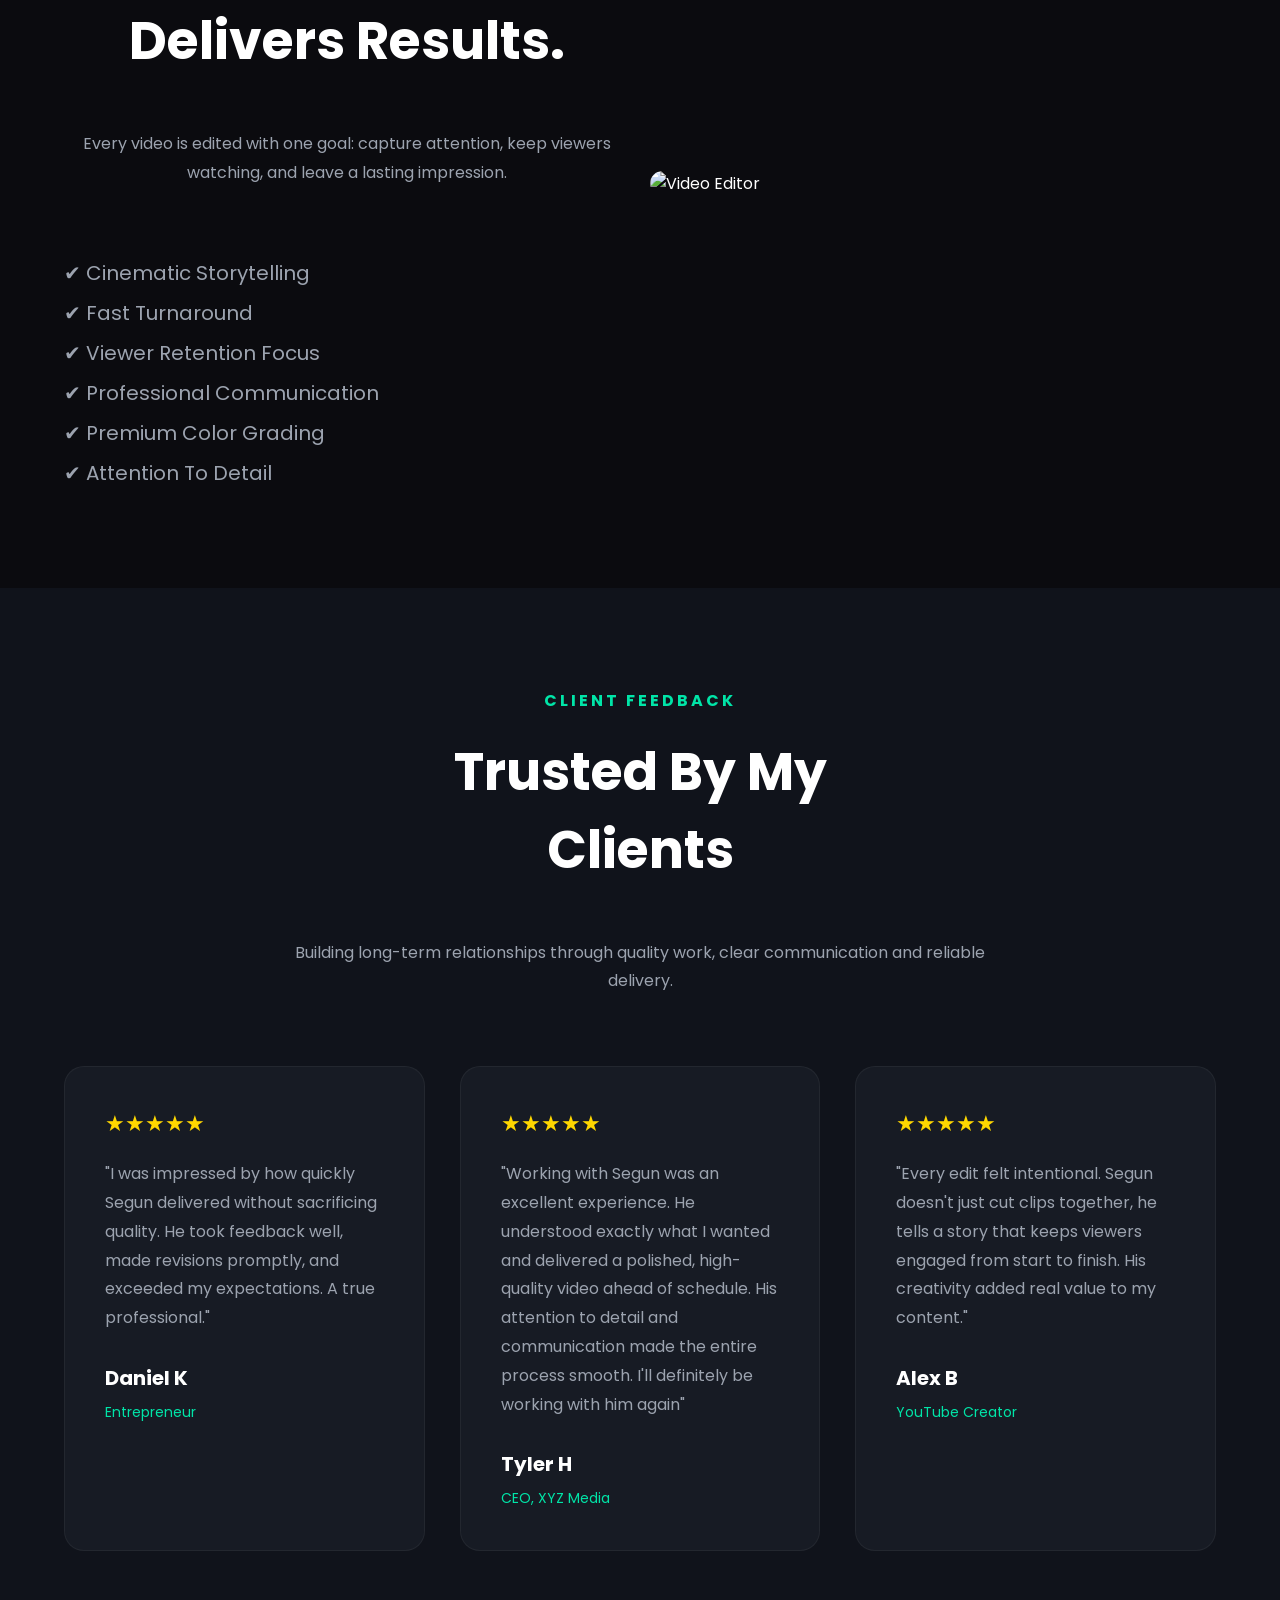
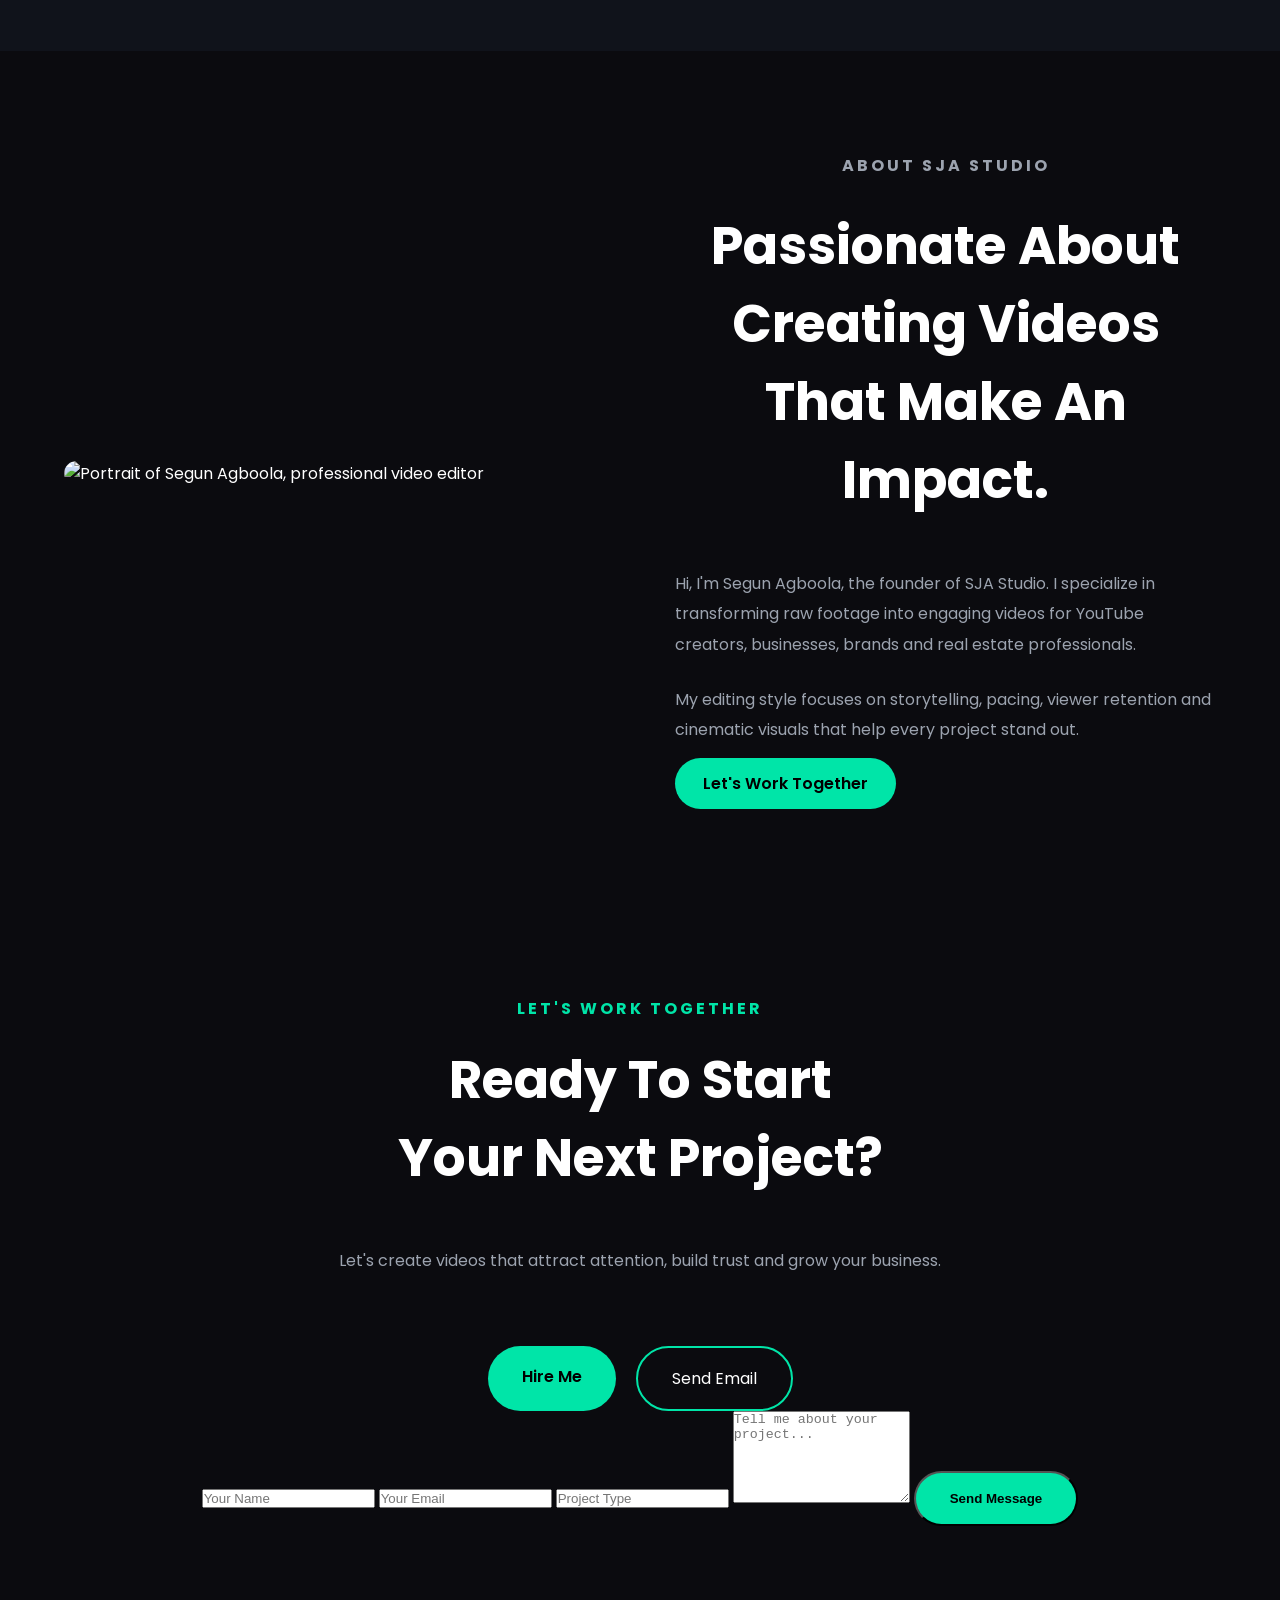
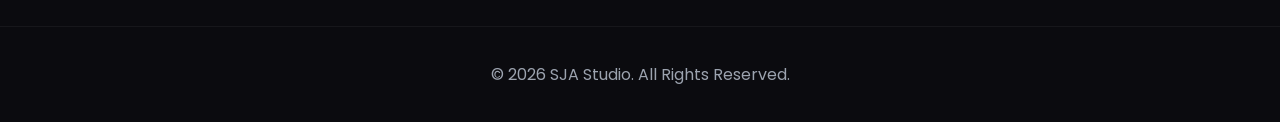
==== commit 1e5db95e: "Initial portfolio website upload" ====
--- a/index.html
+++ b/index.html
@@ -28,7 +28,7 @@
 content="website">
 
 <meta property="og:image"
-content="assets/images/portfolio-preview.jpg">
+content="assets/images/editor.webp">
 
 <!-- Twitter Card -->
 
@@ -42,21 +42,83 @@
 content="Professional video editor helping creators and businesses transform raw footage into cinematic videos.">
 
 <meta name="twitter:image"
-content="assets/images/portfolio-preview.jpg">
+content="assets/images/editor.webp">
 
 <meta name="theme-color" content="#00E5A8">
 
+<script type="application/ld+json">
+
+{
+
+"@context":"https://schema.org",
+
+"@type":"Person",
+
+"name":"Segun Agboola",
+
+"jobTitle":"Professional Video Editor",
+
+"url":"https://segunjagboola.github.io/",
+
+"image":"https://segunjagboola.github.io/assets/images/editor.webp",
+
+"description":"Professional Video Editor helping YouTube creators, businesses and brands transform raw footage into cinematic videos.",
+
+"sameAs":[
+
+"https://www.linkedin.com/in/segun-agboola-video-editor",
+
+"https://ytjobs.co/@segunagboola",
+
+"https://contra.com/segun_agboola",
+
+"https://kwork.com/user/segunjagbola",
+
+"https://www.upwork.com/freelancers/~017e0afea2423bccb7",
+
+"https://www.facebook.com/segunjagboola",
+
+"https://www.freelancer.com/u/SegunAgboola"
+
+]
+
+}
+
+</script>
+
+<!-- Google tag (gtag.js) -->
+<script async src="https://www.googletagmanager.com/gtag/js?id=G-RGBY9455QP"></script>
+<script>
+  window.dataLayer = window.dataLayer || [];
+  function gtag(){dataLayer.push(arguments);}
+  gtag('js', new Date());
+
+  gtag('config', 'G-RGBY9455QP');
+</script>
+
 <link rel="preconnect" href="https://fonts.googleapis.com">
 
 <link rel="preconnect" href="https://fonts.gstatic.com" crossorigin>
 
 <link href="https://fonts.googleapis.com/css2?family=Poppins:wght@300;400;500;600;700;800&display=swap" rel="stylesheet">
 
-<link rel="icon"
-href="assets/images/favicon.png"
-type="image/png">
+<link rel="icon" type="image/x-icon" href="assets/favicon/favicon.ico">
+
+<link rel="icon" type="image/png" sizes="32x32"
+href="assets/favicon/favicon-32x32.png">
+
+<link rel="icon" type="image/png" sizes="16x16"
+href="assets/favicon/favicon-16x16.png">
+
+<link rel="apple-touch-icon"
+href="assets/favicon/apple-touch-icon.png">
+
+<link rel="manifest"
+href="assets/favicon/site.webmanifest">
 
 <link rel="stylesheet" href="css/style.css">
+<link rel="stylesheet" href="css/animations.css">
+<link rel="stylesheet" href="css/responsive.css">
 
 </head>
 
@@ -66,50 +128,46 @@
 
 <header>
 
-<div class="container">
-
-<nav class="navbar">
-
-    <div class="menu-toggle">
-
-<span></span>
-<span></span>
-<span></span>
-
-</div>
-
-<a href="#" class="logo">
-
-<span>SJA.</span>
-
-Studio
+<nav class="navbar" aria-label="Main navigation">
+
+<button
+class="menu-toggle"
+aria-label="Open navigation menu"
+aria-expanded="false">
+
+    <span></span>
+    <span></span>
+    <span></span>
+
+</button>
+
+<a href="#home" class="logo" aria-label="SJA Studio Home">
+
+    <span>SJA.</span>
+
+    Studio
 
 </a>
 
 <ul class="nav-links">
 
-<li><a href="#home">Home</a></li>
-
-<li><a href="#portfolio">Portfolio</a></li>
-
-<li><a href="#services">Services</a></li>
-
-<li><a href="#about">About</a></li>
-
-<li><a href="#contact">Contact</a></li>
+    <li><a href="#home">Home</a></li>
+    <li><a href="#portfolio">Portfolio</a></li>
+    <li><a href="#services">Services</a></li>
+    <li><a href="#about">About</a></li>
+    <li><a href="#contact">Contact</a></li>
 
 </ul>
 
-<a href="#" class="hire-btn">
-
-Hire Me
+<a href="https://www.upwork.com/freelancers/~017e0afea2423bccb7"
+class="hire-btn">
+
+    Hire Me
 
 </a>
 
 </nav>
 
-</div>
-
 </header>
 
     <main>
@@ -136,9 +194,10 @@
 
             <h1>
 
-                Your content deserves more than basic editing
-
-                <span>It deserves professionally storytelling.</span>
+                Your content deserves
+                more than basic editing
+
+                <span>It deserves professional storytelling.</span>
 
             </h1>
 
@@ -152,17 +211,23 @@
 
             <div class="hero-buttons">
 
-                <a href="#" class="hero-btn-primary">
-
-                    ▶ Watch Showreel
-
-                </a>
-
-                <a href="#" class="hero-btn-secondary">
-
-                    Hire Me
-
-                </a>
+                <a
+href="#portfolio"
+class="hero-btn-primary"
+aria-label="Watch video editing showreel">
+
+Watch Showreel
+
+</a>
+
+                <a
+href="#contact"
+class="hero-btn-secondary"
+aria-label="Hire Segun Agboola">
+
+Hire Me
+
+</a>
 
             </div>
 
@@ -199,20 +264,20 @@
         </div>
 
         <div class="stats-grid">
+
+            <div class="stat-box">
+                <h2>200+</h2>
+                <span>Projects Completed</span>
+            </div>
+
+            <div class="stat-box">
+                <h2>100%</h2>
+                <span>Deadline Commitment</span>
+            </div>
 
             <div class="stat-box">
                 <h2>50+</h2>
-                <span>Projects Completed</span>
-            </div>
-
-            <div class="stat-box">
-                <h2>100M+</h2>
-                <span>Total Views Generated</span>
-            </div>
-
-            <div class="stat-box">
-                <h2>5</h2>
-                <span>Video Categories</span>
+                <span>Clients Worldwide</span>
             </div>
 
             <div class="stat-box">
@@ -255,7 +320,11 @@
 
     <div class="portfolio-image">
 
-        <img src="assets/thumbnails/documentary.png" alt="Sports Documentary">
+        <img
+src="assets/thumbnails/documentary.png"
+loading="lazy"
+decoding="async"
+alt="Sports Documentary">
 
         <button
             class="play-video"
@@ -270,23 +339,23 @@
     <div class="portfolio-content">
 
         <span class="portfolio-category">
-            Sports Documentary
+            Documentary Video
         </span>
 
         <h3>
-            Argentina vs Australia
+            Clinematic Documentary Video
         </h3>
 
         <p>
 
-            High-retention YouTube documentary edit combining motion graphics,
-            sound design and cinematic storytelling.
+            A cinematic documentary edited with engaging storytelling, dynamic motion graphics, 
+            sound design, and high-retention pacing to keep viewers watching until the end.
 
         </p>
 
         <div class="portfolio-meta">
 
-            <span>12 min</span>
+            <span>5 min</span>
 
             <span>Premiere Pro</span>
 
@@ -300,7 +369,11 @@
 
     <div class="portfolio-image">
 
-        <img src="assets/thumbnails/real-estate.jpeg" alt="Real Estate">
+        <img
+src="assets/thumbnails/real-estate.webp"
+loading="lazy"
+decoding="async"
+alt="Real Estate">
 
         <button
             class="play-video"
@@ -315,23 +388,23 @@
     <div class="portfolio-content">
 
         <span class="portfolio-category">
-            Real Estate
+           Luxury Real Estate
         </span>
 
         <h3>
-            Real Estate Content
+            Luxury Property Showcase
         </h3>
 
         <p>
 
-            High-retention YouTube documentary edit combining motion graphics,
-            sound design and cinematic storytelling.
+            A high-end real estate video featuring cinematic pacing, elegant transitions, 
+            drone footage integration, color correction, and professional sound design to showcase premium properties.
 
         </p>
 
         <div class="portfolio-meta">
 
-            <span>12 min</span>
+            <span>2 min</span>
 
             <span>Premiere Pro</span>
 
@@ -345,7 +418,11 @@
 
     <div class="portfolio-image">
 
-        <img src="assets/thumbnails/commercial.png" alt="Commercial Video">
+        <img
+src="assets/thumbnails/commercial.png"
+loading="lazy"
+decoding="async"
+alt="Commercial Video">
 
         <button
             class="play-video"
@@ -360,23 +437,23 @@
     <div class="portfolio-content">
 
         <span class="portfolio-category">
-            Commercial Video
+            Commercial Ad
         </span>
 
         <h3>
-            Commercial Video
+            Green Valley Promotion Video
         </h3>
 
         <p>
 
-            High-retention YouTube documentary edit combining motion graphics,
-            sound design and cinematic storytelling.
+            A modern promotional commercial created with cinematic editing, smooth transitions, 
+            brand-focused storytelling, and premium color grading to capture attention and drive conversions.
 
         </p>
 
         <div class="portfolio-meta">
 
-            <span>12 min</span>
+            <span>2 min</span>
 
             <span>Premiere Pro</span>
 
@@ -390,7 +467,11 @@
 
     <div class="portfolio-image">
 
-        <img src="assets/thumbnails/ev.png" alt="Faceless Video">
+        <img
+src="assets/thumbnails/ev.png"
+loading="lazy"
+decoding="async"
+alt="Faceless Video">
 
         <button
             class="play-video"
@@ -405,23 +486,23 @@
     <div class="portfolio-content">
 
         <span class="portfolio-category">
-            Faceless Video
+            YouTube Automation
         </span>
 
         <h3>
-            5 Cheap Used Ev
+            5 Cheap Used EVs Worth Buying
         </h3>
 
         <p>
 
-            High-retention YouTube documentary edit combining motion graphics,
-            sound design and cinematic storytelling.
+            A faceless YouTube documentary combining stock footage, motion graphics, subtitles, 
+            and professional sound design to maximize viewer retention and audience engagement.
 
         </p>
 
         <div class="portfolio-meta">
 
-            <span>12 min</span>
+            <span>10 min</span>
 
             <span>Premiere Pro</span>
 
@@ -430,12 +511,6 @@
     </div>
 
 </div>
-
-</div>
-
-</div>
-
-</section>
 
 </div>
 
@@ -565,12 +640,6 @@
 
 </section>
 
-</div>
-
-</div>
-
-</section>
-
 <section class="why reveal">
 
 <div class="container why-grid">
@@ -617,7 +686,11 @@
 
 <div class="why-image">
 
-<img src="assets/images/work.png" alt="Video Editor">
+<img
+src="assets/images/work.webp"
+loading="lazy"
+decoding="async"
+alt="Video Editor">
 
 </div>
 
@@ -660,20 +733,20 @@
 
                 <p>
 
-                    "I listened to it. It works fine.
-                    Thanks."
+                    "I was impressed by how quickly Segun delivered without sacrificing quality. 
+                    He took feedback well, made revisions promptly, and exceeded my expectations. A true professional."
 
                 </p>
 
                 <h4>
 
-                    Tom
+                    Daniel K
 
                 </h4>
 
                 <span>
 
-                    YouTube Client
+                    Entrepreneur
 
                 </span>
 
@@ -689,21 +762,21 @@
 
                 <p>
 
-                    "Professional communication,
-                    high-quality editing and
-                    attention to detail."
+                    "Working with Segun was an excellent experience. He understood exactly what I wanted and delivered a polished, 
+                    high-quality video ahead of schedule. His attention to detail 
+                    and communication made the entire process smooth. I'll definitely be working with him again"
 
                 </p>
 
                 <h4>
 
-                    Future Client
+                    Tyler H
 
                 </h4>
 
                 <span>
 
-                    Your Next Review
+                    CEO, XYZ Media
 
                 </span>
 
@@ -719,21 +792,21 @@
 
                 <p>
 
-                    "Every project is treated
-                    with professionalism and
-                    dedication."
+                    "Every edit felt intentional. Segun doesn't just cut clips together,
+                    he tells a story that keeps viewers engaged from start to finish. 
+                    His creativity added real value to my content."
 
                 </p>
 
                 <h4>
 
-                    SJA Studio
+                    Alex B
 
                 </h4>
 
                 <span>
 
-                    Quality Promise
+                    YouTube Creator
 
                 </span>
 
@@ -750,7 +823,11 @@
 
         <div class="about-image">
 
-            <img src="assets/images/editor.jpg" alt="SJA Studio">
+            <img
+src="assets/images/editor.webp"
+loading="lazy"
+decoding="async"
+alt="Portrait of Segun Agboola, professional video editor">
 
         </div>
 
@@ -786,7 +863,7 @@
 
             </p>
 
-            <a href="#" class="hire-btn">
+            <a href="https://www.linkedin.com/in/segun-agboola-video-editor-label="Visit LinkedIn profile"" class="hire-btn">
 
                 Let's Work Together
 
@@ -823,19 +900,62 @@
 
 <div class="contact-buttons">
 
-<a href="#" class="hero-btn-primary">
-
-Hire Me On Upwork
+<a href="https://www.upwork.com/freelancers/~017e0afea2423bccb7?mp_source=share"
+class="hero-btn-primary">
+
+Hire Me
 
 </a>
 
-<a href="#" class="hero-btn-secondary">
+<a href="mailto:segunjagboola@gmail.com"
+class="hero-btn-secondary">
 
 Send Email
 
 </a>
 
 </div>
+
+<form
+id="contactForm"
+action="https://formspree.io/f/xykqllzz"
+method="POST"
+class="contact-form">
+
+<input
+type="text"
+name="name"
+placeholder="Your Name"
+required>
+
+<input
+type="email"
+name="email"
+placeholder="Your Email"
+required>
+
+<input
+type="text"
+name="subject"
+placeholder="Project Type">
+
+<textarea
+name="message"
+placeholder="Tell me about your project..."
+rows="6"
+required></textarea>
+
+<button
+type="submit"
+class="hero-btn-primary">
+
+Send Message
+
+</button>
+
+<p id="formStatus"></p>
+
+</form>
 
 </div>
 
@@ -870,7 +990,10 @@
 
         <span class="close-video">&times;</span>
 
-        <video id="portfolioVideo" controls>
+        <video
+    id="portfolioVideo"
+    controls
+    preload="metadata">
 
             <source src="" type="video/mp4">
 
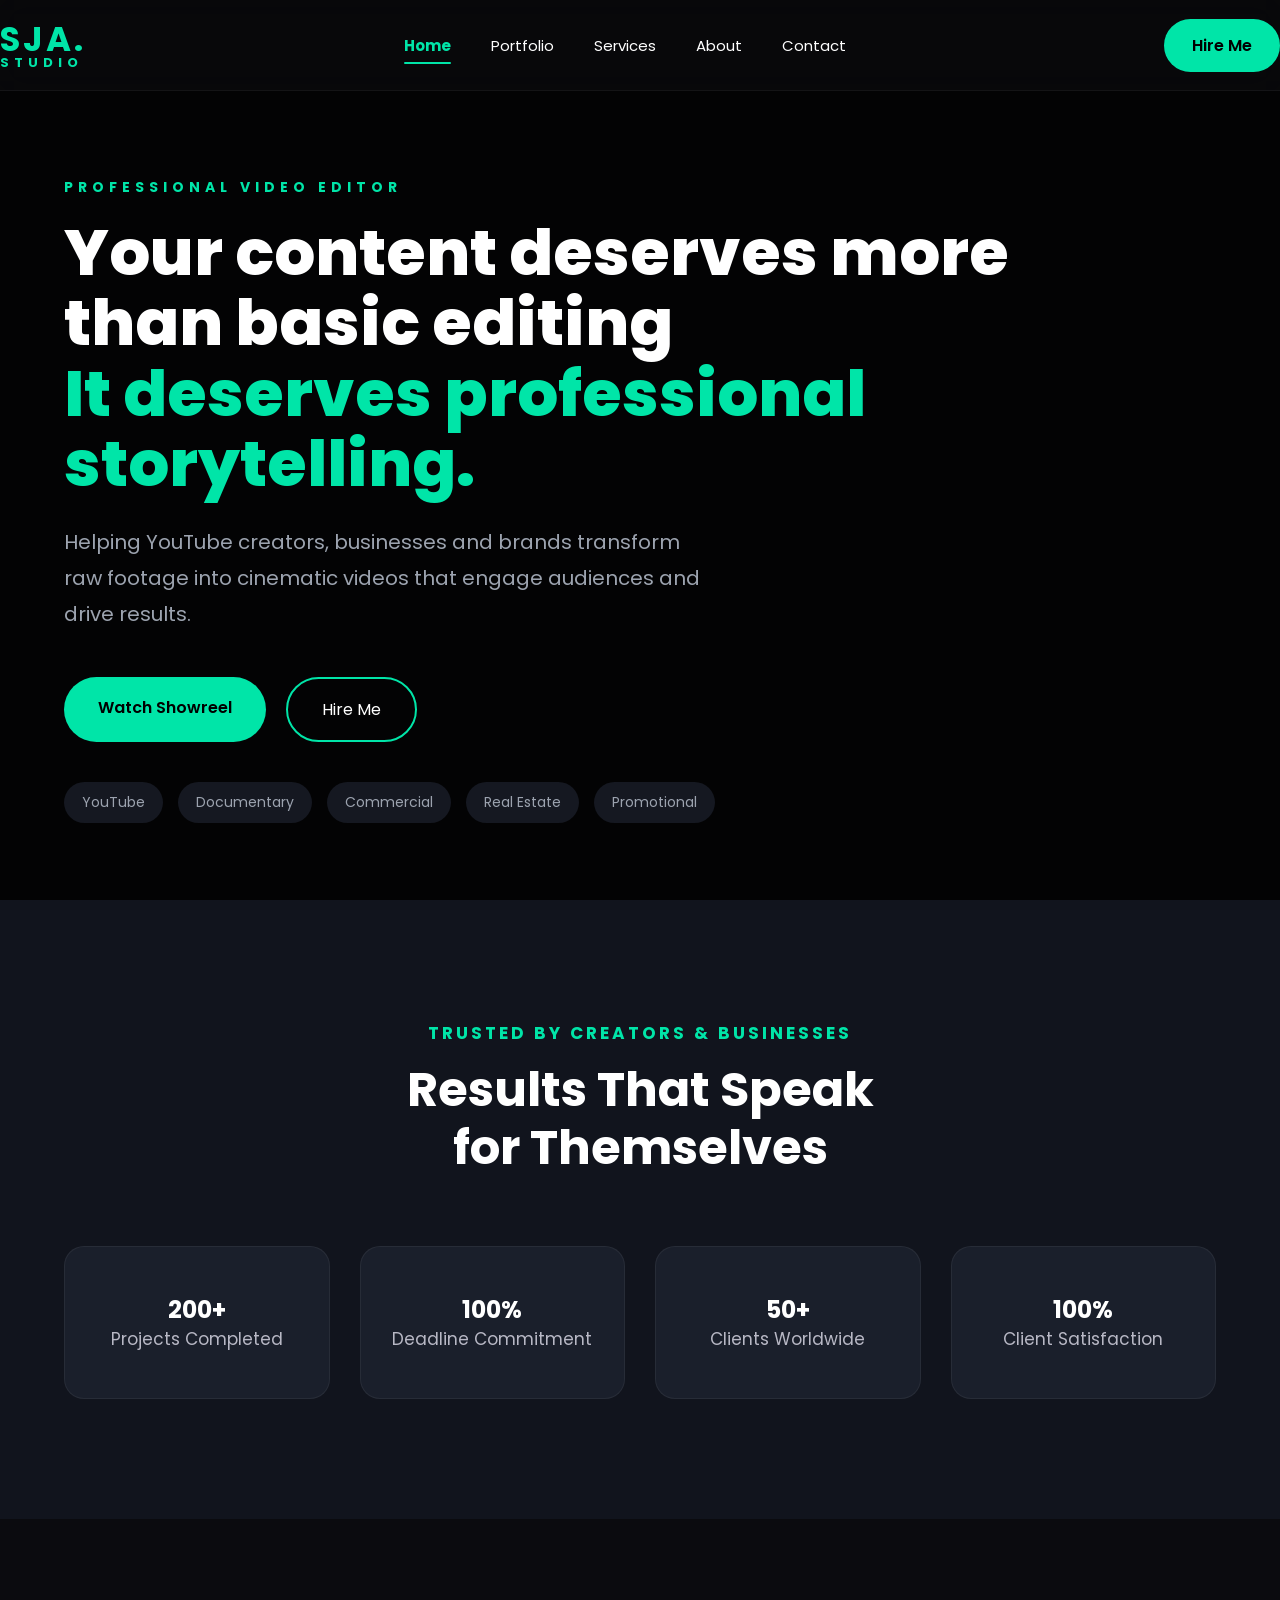
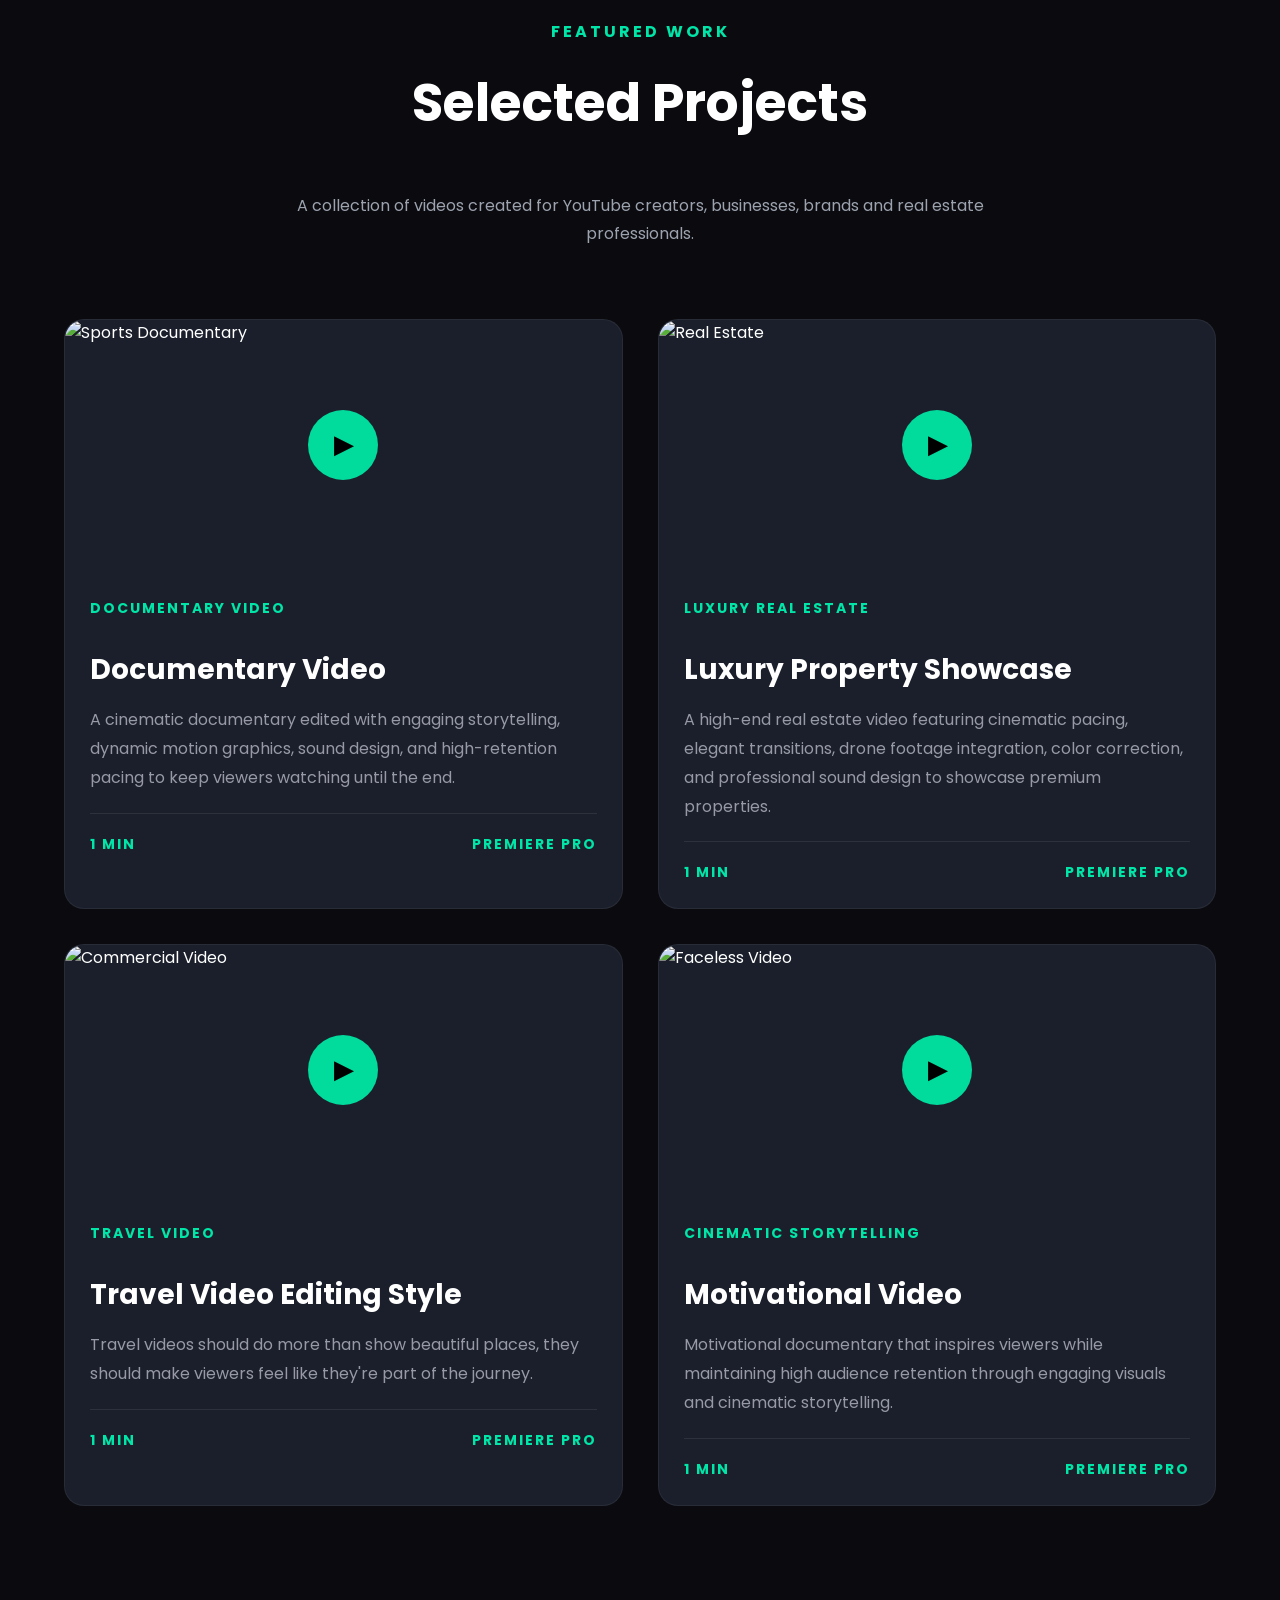
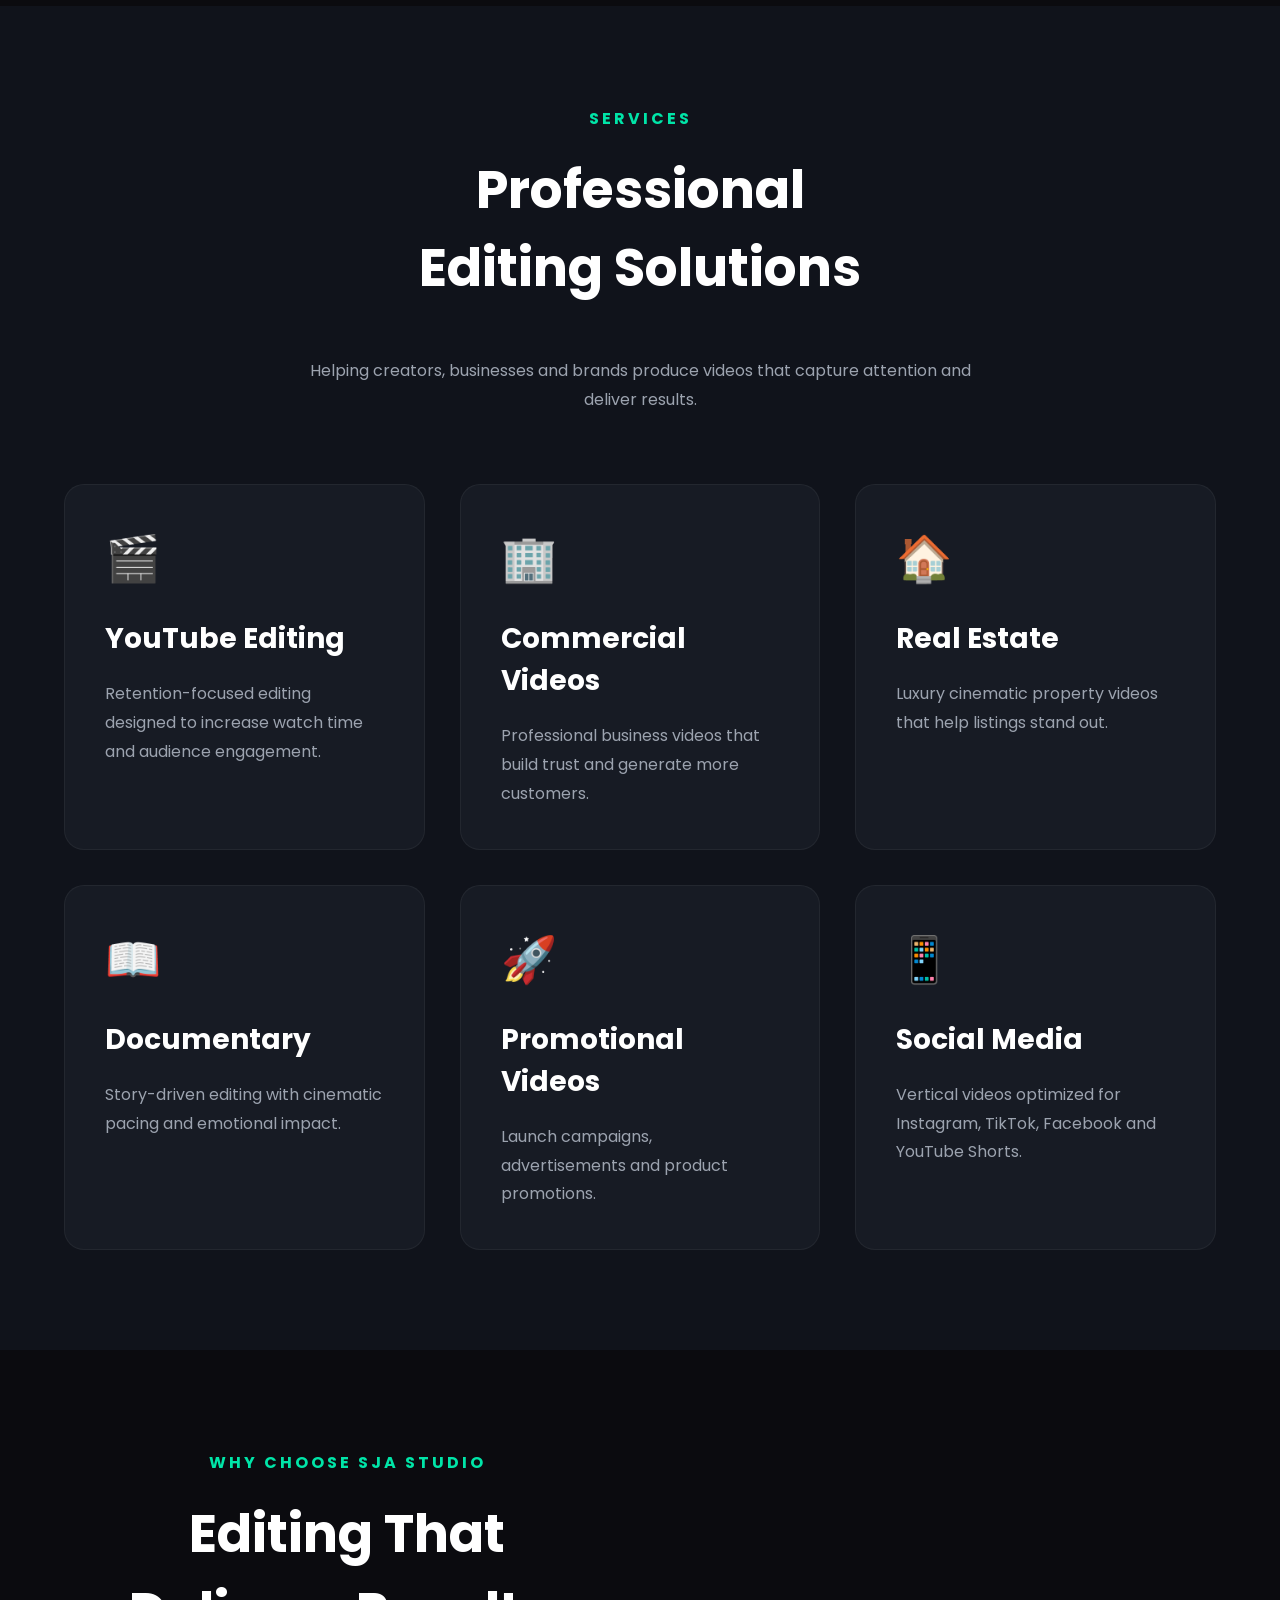
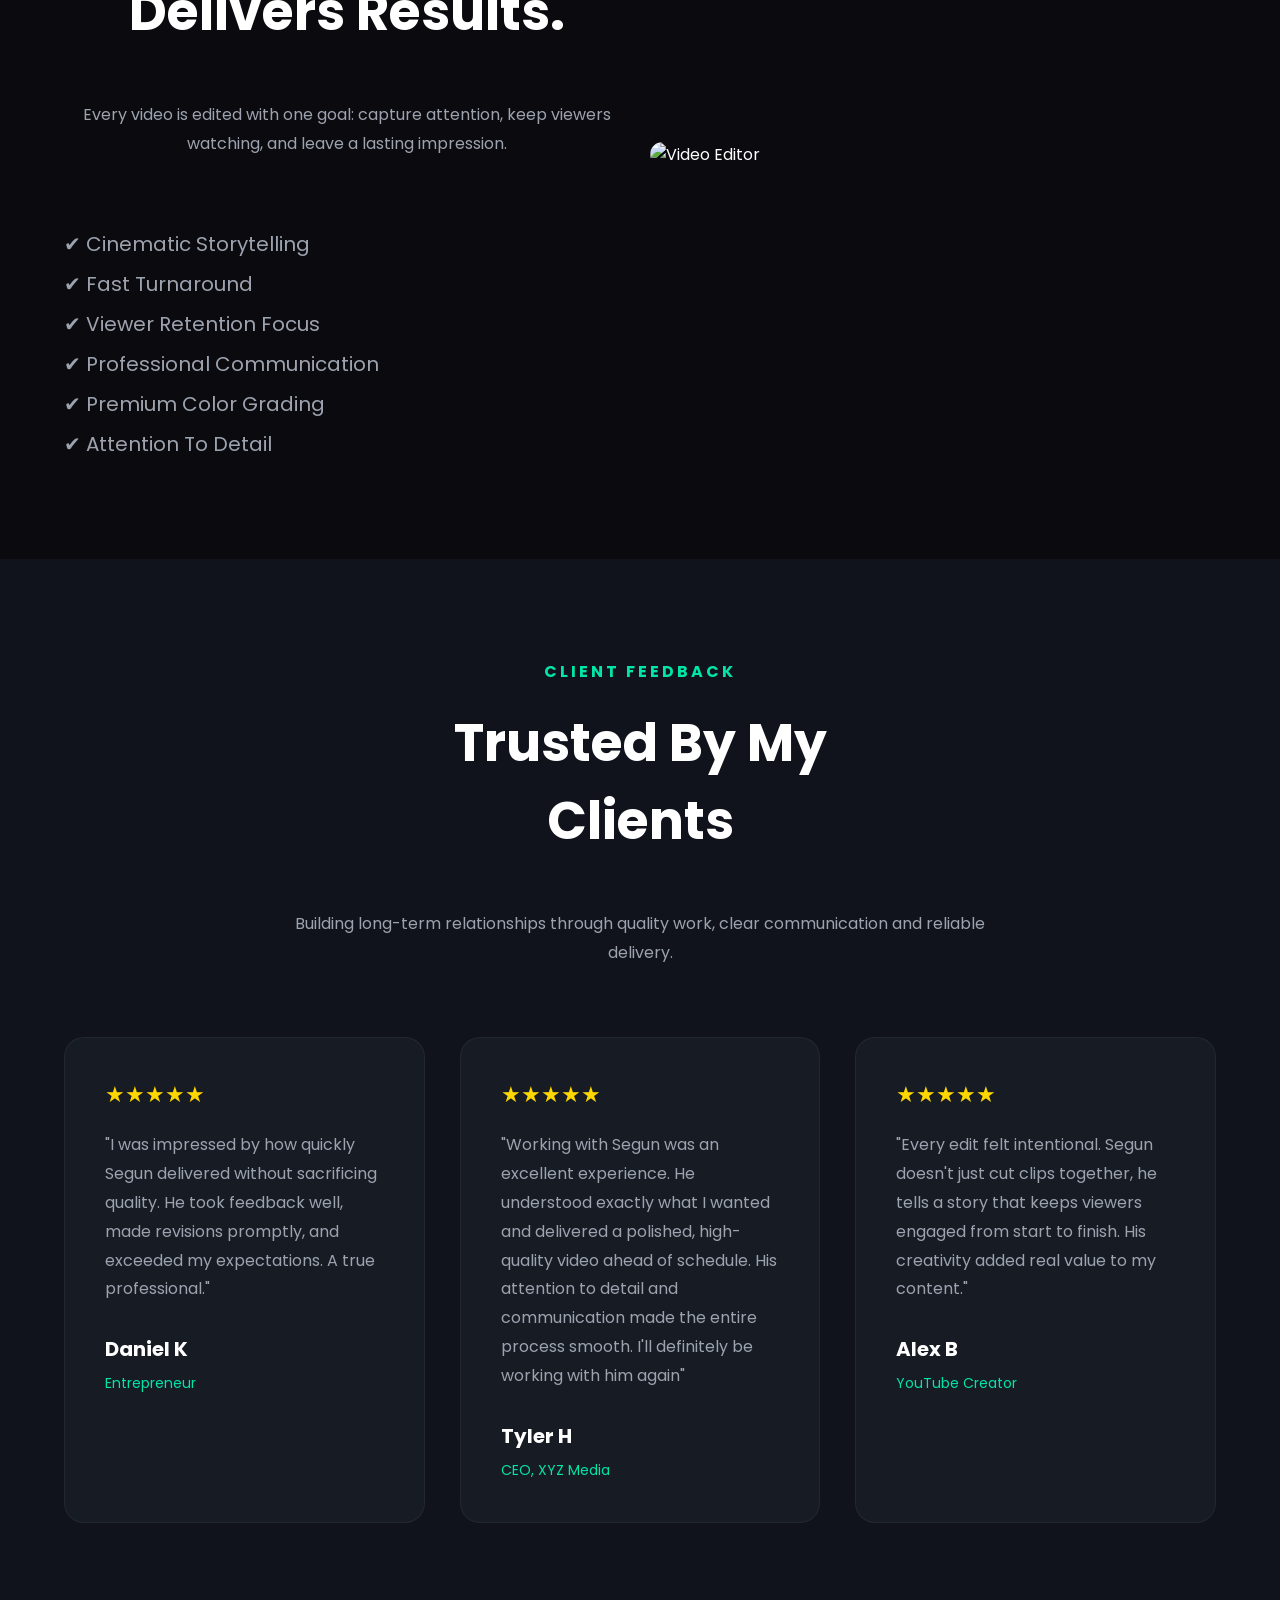
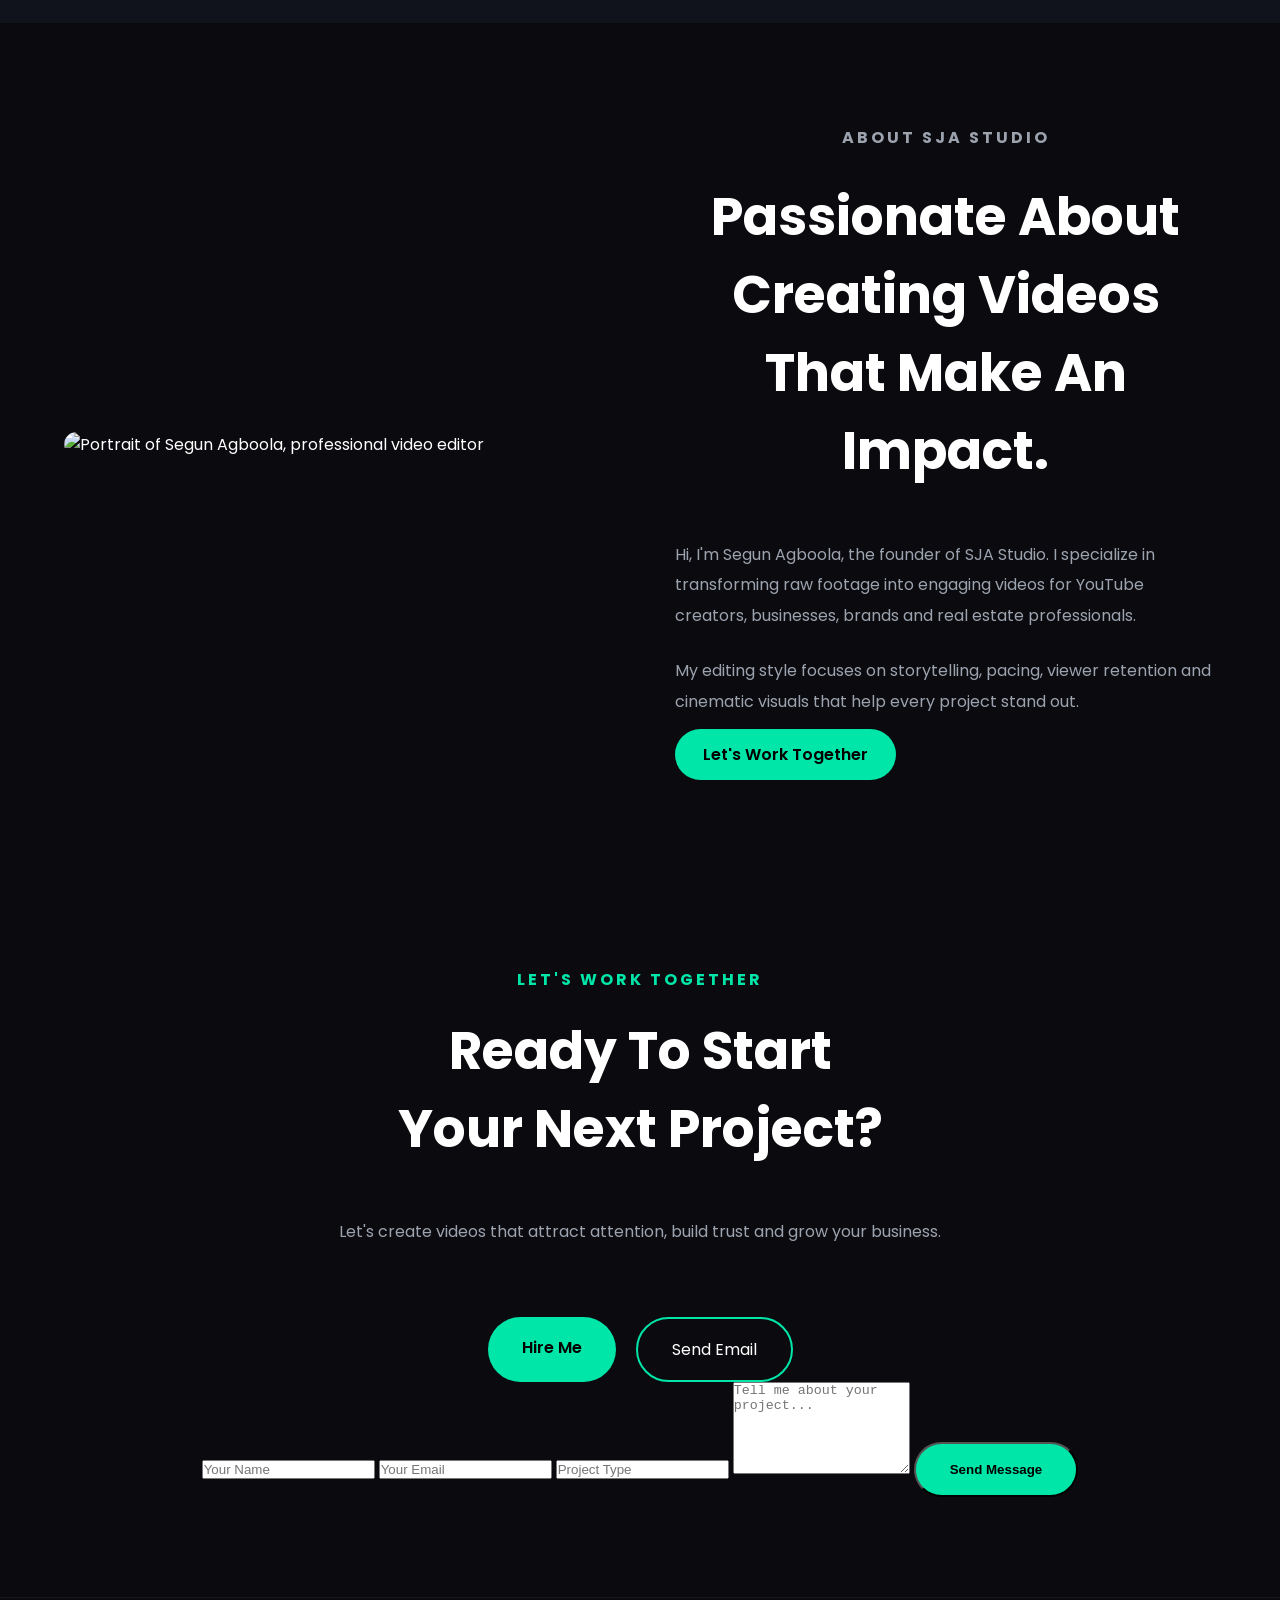
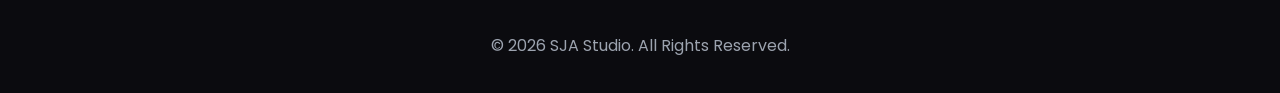
==== commit 9700259b: "portfolio website upload" ====
--- a/index.html
+++ b/index.html
@@ -321,7 +321,7 @@
     <div class="portfolio-image">
 
         <img
-src="assets/thumbnails/documentary.png"
+src="assets/thumbnails/documentaryp.webp"
 loading="lazy"
 decoding="async"
 alt="Sports Documentary">
@@ -343,7 +343,7 @@
         </span>
 
         <h3>
-            Clinematic Documentary Video
+            Documentary Video
         </h3>
 
         <p>
@@ -355,7 +355,7 @@
 
         <div class="portfolio-meta">
 
-            <span>5 min</span>
+            <span>1 min</span>
 
             <span>Premiere Pro</span>
 
@@ -404,7 +404,7 @@
 
         <div class="portfolio-meta">
 
-            <span>2 min</span>
+            <span>1 min</span>
 
             <span>Premiere Pro</span>
 
@@ -419,14 +419,14 @@
     <div class="portfolio-image">
 
         <img
-src="assets/thumbnails/commercial.png"
+src="assets/thumbnails/travel-image.webp"
 loading="lazy"
 decoding="async"
 alt="Commercial Video">
 
         <button
             class="play-video"
-            data-video="assets/videos/green-valley.mp4">
+            data-video="assets/videos/travel-video.mp4">
 
             ▶
 
@@ -437,23 +437,23 @@
     <div class="portfolio-content">
 
         <span class="portfolio-category">
-            Commercial Ad
+            Travel Video
         </span>
 
         <h3>
-            Green Valley Promotion Video
+            Travel Video Editing Style
         </h3>
 
         <p>
 
-            A modern promotional commercial created with cinematic editing, smooth transitions, 
-            brand-focused storytelling, and premium color grading to capture attention and drive conversions.
+            Travel videos should do more than show beautiful places, 
+            they should make viewers feel like they're part of the journey.
 
         </p>
 
         <div class="portfolio-meta">
 
-            <span>2 min</span>
+            <span>1 min</span>
 
             <span>Premiere Pro</span>
 
@@ -468,14 +468,14 @@
     <div class="portfolio-image">
 
         <img
-src="assets/thumbnails/ev.png"
+src="assets/thumbnails/cinematic.webp"
 loading="lazy"
 decoding="async"
 alt="Faceless Video">
 
         <button
             class="play-video"
-            data-video="assets/videos/used-ev.mp4">
+            data-video="assets/videos/cinematic-documentary.mp4">
 
             ▶
 
@@ -486,23 +486,23 @@
     <div class="portfolio-content">
 
         <span class="portfolio-category">
-            YouTube Automation
+            Cinematic Storytelling
         </span>
 
         <h3>
-            5 Cheap Used EVs Worth Buying
+            Motivational Video
         </h3>
 
         <p>
 
-            A faceless YouTube documentary combining stock footage, motion graphics, subtitles, 
-            and professional sound design to maximize viewer retention and audience engagement.
+            Motivational documentary that inspires viewers while maintaining high 
+            audience retention through engaging visuals and cinematic storytelling.
 
         </p>
 
         <div class="portfolio-meta">
 
-            <span>10 min</span>
+            <span>1 min</span>
 
             <span>Premiere Pro</span>
 
@@ -963,8 +963,6 @@
 
 </main>
 
-<script src="js/script.js"></script>
-
 <footer>
 
 <div class="container footer">
